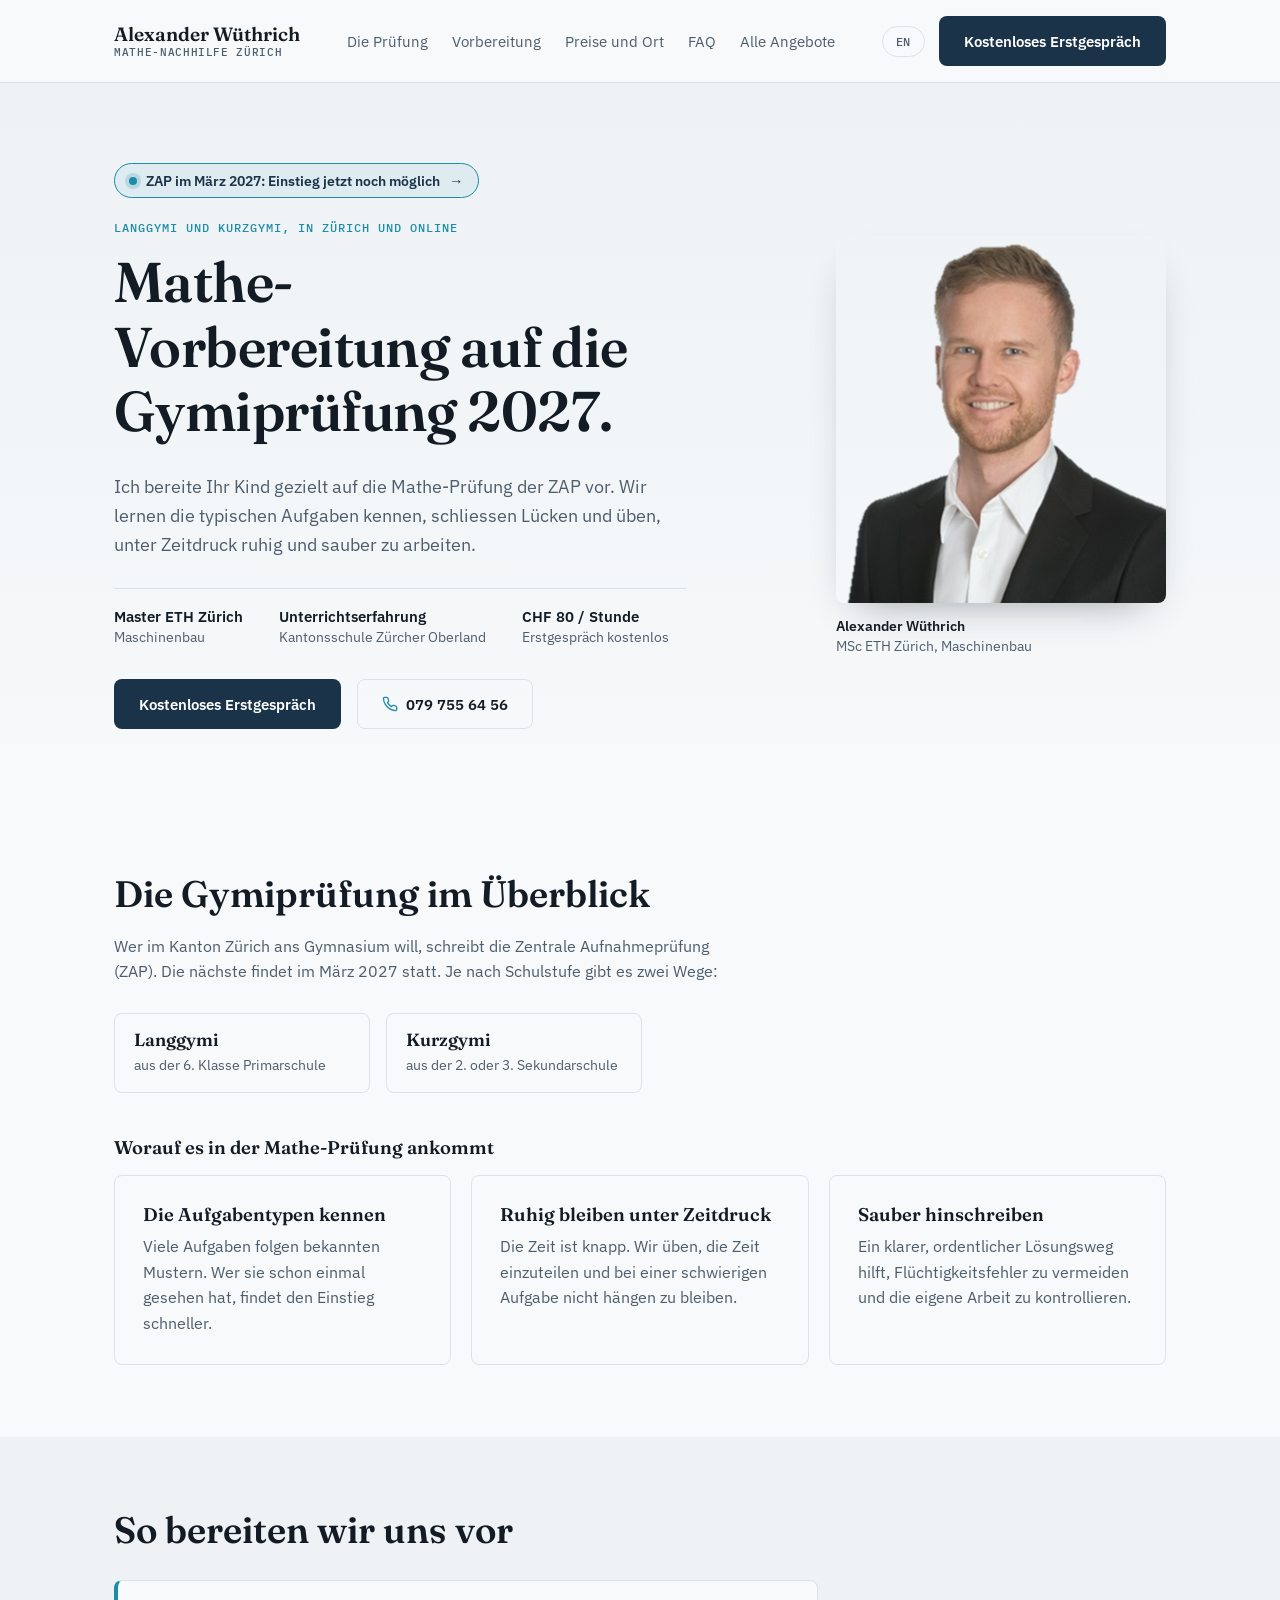
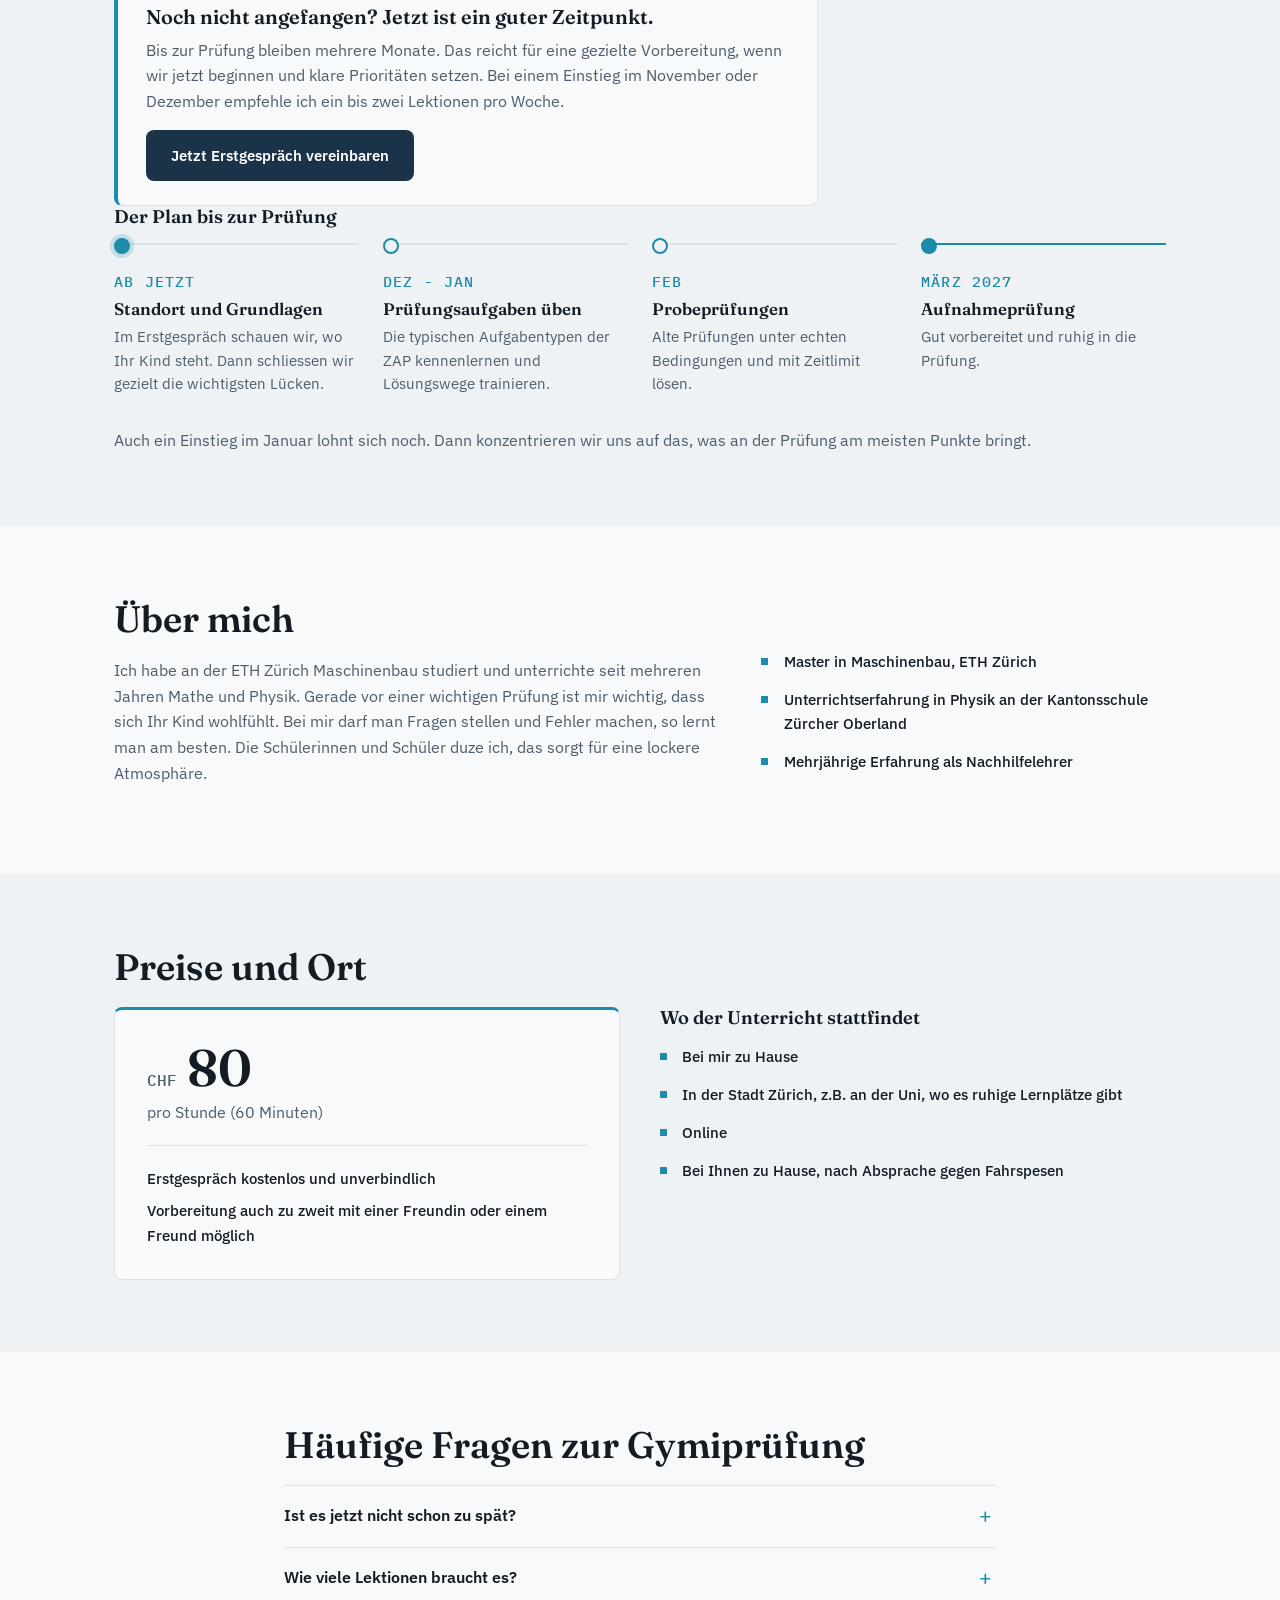
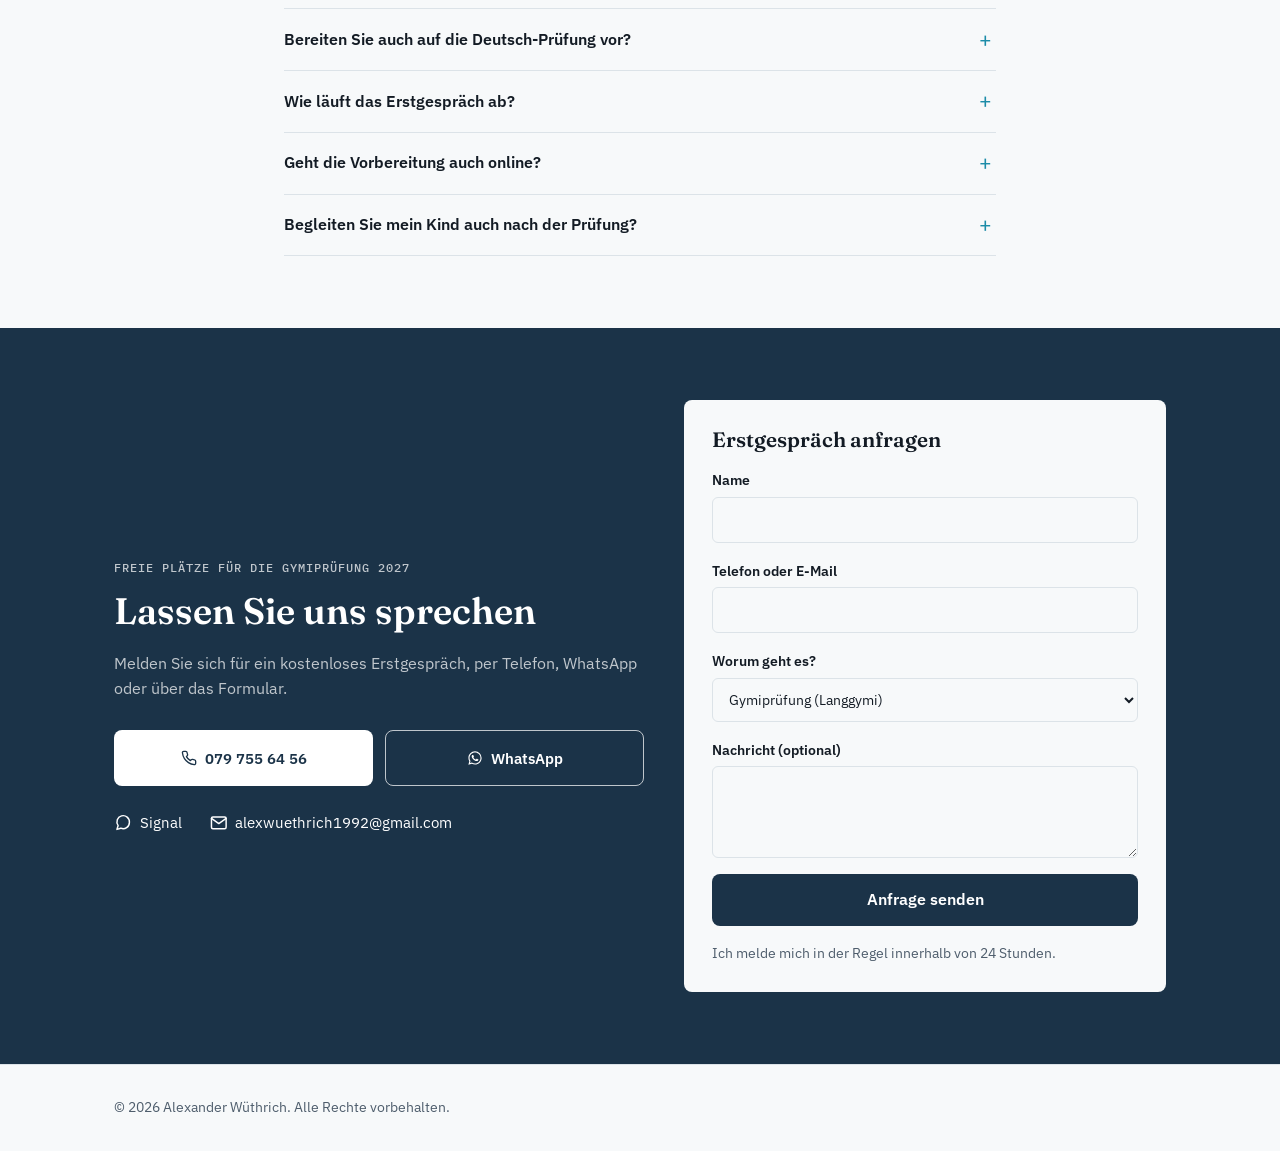
==== gymipruefung/index.html @ 95d60e12 "Add Gymiprüfung landing page for Google Ads and link it from the main page Co-Authored-By: Claude Op" ====
<!doctype html>
<html lang="de" data-lang="de"
      data-title-de="Gymiprüfung 2027 Vorbereitung Mathe Zürich - Langgymi und Kurzgymi | Alexander Wüthrich"
      data-title-en="Gymi Exam 2027 Math Prep Zurich - Langgymi and Kurzgymi | Alexander Wüthrich"
      data-desc-de="Mathe-Vorbereitung auf die Gymiprüfung (ZAP) im März 2027 in Zürich und online, vom ETH-Ingenieur. Langgymi und Kurzgymi. Einstieg jetzt noch möglich, Erstgespräch kostenlos."
      data-desc-en="Math prep for the Gymi entrance exam (ZAP) in March 2027 in Zurich and online, from an ETH engineer. Langgymi and Kurzgymi. Still time to start, first conversation free.">
<head>
  <meta charset="UTF-8">
  <meta name="viewport" content="width=device-width, initial-scale=1.0">
  <title>Gymiprüfung 2027 Vorbereitung Mathe Zürich - Langgymi und Kurzgymi | Alexander Wüthrich</title>
  <meta name="description" content="Mathe-Vorbereitung auf die Gymiprüfung (ZAP) im März 2027 in Zürich und online, vom ETH-Ingenieur. Langgymi und Kurzgymi. Einstieg jetzt noch möglich, Erstgespräch kostenlos.">
  <link rel="canonical" href="https://mathecoach-zuerich.ch/gymipruefung/">
  <link rel="icon" href="data:image/svg+xml,%3Csvg xmlns='http://www.w3.org/2000/svg' viewBox='0 0 64 64'%3E%3Crect width='64' height='64' rx='14' fill='%231B3348'/%3E%3Cpath d='M10 36l7-3 9 17 11-34h17' fill='none' stroke='%23fff' stroke-width='5' stroke-linecap='round' stroke-linejoin='round'/%3E%3C/svg%3E">
  <link rel="preload" href="../fonts/ibm-plex-sans-latin.woff2" as="font" type="font/woff2" crossorigin>
  <link rel="preload" href="../fonts/fraunces-600-latin.woff2" as="font" type="font/woff2" crossorigin>
  <link rel="stylesheet" href="../styles.css?v=7">
  <script>document.documentElement.classList.add('js');</script>
</head>
<body>

  <header class="site-header">
    <div class="container header-inner">
      <a href="../" class="logo">
        Alexander Wüthrich
        <span class="logo-sub"><span class="lang-de">Mathe-Nachhilfe Zürich</span><span class="lang-en">Math tutoring Zurich</span></span>
      </a>
      <button class="nav-toggle" id="nav-toggle" aria-label="Menü öffnen" aria-expanded="false" aria-controls="nav">
        <span></span><span></span><span></span>
      </button>
      <nav class="nav" id="nav">
        <a href="#pruefung"><span class="lang-de">Die Prüfung</span><span class="lang-en">The exam</span></a>
        <a href="#vorbereitung"><span class="lang-de">Vorbereitung</span><span class="lang-en">Preparation</span></a>
        <a href="#preise"><span class="lang-de">Preise und Ort</span><span class="lang-en">Rates and location</span></a>
        <a href="#faq">FAQ</a>
        <a href="../"><span class="lang-de">Alle Angebote</span><span class="lang-en">All services</span></a>
      </nav>
      <div class="header-actions">
        <button class="lang-toggle" id="lang-toggle" aria-label="Switch language / Sprache wechseln">EN</button>
        <a href="#kontakt" class="btn btn-primary nav-cta">
          <span class="lang-de">Kostenloses Erstgespräch</span>
          <span class="lang-en">Free first chat</span>
        </a>
      </div>
    </div>
  </header>

  <section class="hero">
    <div class="container hero-inner">
      <div class="hero-text">
        <a href="#vorbereitung" class="season-badge">
          <span class="season-dot" aria-hidden="true"></span>
          <span class="lang-de">ZAP im März 2027: Einstieg jetzt noch möglich</span>
          <span class="lang-en">ZAP in March 2027: there's still time to start</span>
          <span aria-hidden="true">&rarr;</span>
        </a>
        <p class="eyebrow">
          <span class="lang-de">Langgymi und Kurzgymi, in Zürich und online</span>
          <span class="lang-en">Langgymi and Kurzgymi, in Zurich and online</span>
        </p>
        <h1>
          <span class="lang-de">Mathe-Vorbereitung auf die Gymiprüfung 2027.</span>
          <span class="lang-en">Math prep for the 2027 Gymi exam.</span>
        </h1>
        <p class="hero-sub">
          <span class="lang-de">Ich bereite Ihr Kind gezielt auf die Mathe-Prüfung der ZAP vor. Wir lernen die typischen Aufgaben kennen, schliessen Lücken und üben, unter Zeitdruck ruhig und sauber zu arbeiten.</span>
          <span class="lang-en">I prepare your child specifically for the math part of the ZAP. We get to know the typical problems, close gaps and practice working calmly and cleanly under time pressure.</span>
        </p>
        <ul class="hero-facts">
          <li>
            <strong><span class="lang-de">Master ETH Zürich</span><span class="lang-en">Master's, ETH Zurich</span></strong>
            <span class="lang-de">Maschinenbau</span><span class="lang-en">Mechanical Engineering</span>
          </li>
          <li>
            <strong><span class="lang-de">Unterrichtserfahrung</span><span class="lang-en">Teaching experience</span></strong>
            <span class="lang-de">Kantonsschule Zürcher Oberland</span><span class="lang-en">Kantonsschule Zürcher Oberland</span>
          </li>
          <li>
            <strong><span class="lang-de">CHF 80 / Stunde</span><span class="lang-en">CHF 80 / hour</span></strong>
            <span class="lang-de">Erstgespräch kostenlos</span><span class="lang-en">First conversation free</span>
          </li>
        </ul>
        <div class="hero-actions">
          <a href="#kontakt" class="btn btn-primary">
            <span class="lang-de">Kostenloses Erstgespräch</span>
            <span class="lang-en">Free first conversation</span>
          </a>
          <a href="tel:+41797556456" class="btn btn-secondary">
            <svg class="btn-icon" viewBox="0 0 24 24" fill="none" stroke="currentColor" stroke-width="2" stroke-linecap="round" stroke-linejoin="round" aria-hidden="true"><path d="M22 16.92v3a2 2 0 0 1-2.18 2 19.79 19.79 0 0 1-8.63-3.07 19.5 19.5 0 0 1-6-6 19.79 19.79 0 0 1-3.07-8.67A2 2 0 0 1 4.11 2h3a2 2 0 0 1 2 1.72c.127.96.361 1.903.7 2.81a2 2 0 0 1-.45 2.11L8.09 9.91a16 16 0 0 0 6 6l1.27-1.27a2 2 0 0 1 2.11-.45c.907.339 1.85.573 2.81.7A2 2 0 0 1 22 16.92z"/></svg>
            079 755 64 56
          </a>
        </div>
      </div>
      <figure class="hero-photo">
        <img class="hero-photo-img" src="../alexander-wuethrich.png" alt="Alexander Wüthrich" width="330" height="367">
        <figcaption>
          <strong>Alexander Wüthrich</strong>
          <span class="lang-de">MSc ETH Zürich, Maschinenbau</span><span class="lang-en">MSc ETH Zurich, Mechanical Engineering</span>
        </figcaption>
      </figure>
    </div>
  </section>

  <section id="pruefung" class="section">
    <div class="container">
      <h2><span class="lang-de">Die Gymiprüfung im Überblick</span><span class="lang-en">The Gymi exam at a glance</span></h2>
      <p class="section-intro">
        <span class="lang-de">Wer im Kanton Zürich ans Gymnasium will, schreibt die Zentrale Aufnahmeprüfung (ZAP). Die nächste findet im März 2027 statt. Je nach Schulstufe gibt es zwei Wege:</span>
        <span class="lang-en">Anyone who wants to go to Gymnasium in the canton of Zurich takes the central entrance exam (ZAP). The next one takes place in March 2027. Depending on the school level, there are two paths:</span>
      </p>
      <div class="tracks">
        <div class="track">
          <h3>Langgymi</h3>
          <p><span class="lang-de">aus der 6. Klasse Primarschule</span><span class="lang-en">from 6th grade of primary school</span></p>
        </div>
        <div class="track">
          <h3>Kurzgymi</h3>
          <p><span class="lang-de">aus der 2. oder 3. Sekundarschule</span><span class="lang-en">from 2nd or 3rd year of Sekundarschule</span></p>
        </div>
      </div>
      <h3 class="list-title"><span class="lang-de">Worauf es in der Mathe-Prüfung ankommt</span><span class="lang-en">What matters in the math exam</span></h3>
      <div class="grid grid-3">
        <div class="card reveal">
          <h3><span class="lang-de">Die Aufgabentypen kennen</span><span class="lang-en">Know the problem types</span></h3>
          <p><span class="lang-de">Viele Aufgaben folgen bekannten Mustern. Wer sie schon einmal gesehen hat, findet den Einstieg schneller.</span><span class="lang-en">Many problems follow familiar patterns. If you've seen them before, you find your way in faster.</span></p>
        </div>
        <div class="card reveal">
          <h3><span class="lang-de">Ruhig bleiben unter Zeitdruck</span><span class="lang-en">Stay calm under time pressure</span></h3>
          <p><span class="lang-de">Die Zeit ist knapp. Wir üben, die Zeit einzuteilen und bei einer schwierigen Aufgabe nicht hängen zu bleiben.</span><span class="lang-en">Time is tight. We practice managing time and not getting stuck on a hard problem.</span></p>
        </div>
        <div class="card reveal">
          <h3><span class="lang-de">Sauber hinschreiben</span><span class="lang-en">Write it down cleanly</span></h3>
          <p><span class="lang-de">Ein klarer, ordentlicher Lösungsweg hilft, Flüchtigkeitsfehler zu vermeiden und die eigene Arbeit zu kontrollieren.</span><span class="lang-en">A clear, tidy solution helps avoid careless mistakes and makes it easy to check your own work.</span></p>
        </div>
      </div>
    </div>
  </section>

  <section id="vorbereitung" class="section section-alt">
    <div class="container">
      <h2><span class="lang-de">So bereiten wir uns vor</span><span class="lang-en">How we prepare</span></h2>
      <div class="season-callout">
        <h3><span class="lang-de">Noch nicht angefangen? Jetzt ist ein guter Zeitpunkt.</span><span class="lang-en">Haven't started yet? Now is a good time.</span></h3>
        <p>
          <span class="lang-de">Bis zur Prüfung bleiben mehrere Monate. Das reicht für eine gezielte Vorbereitung, wenn wir jetzt beginnen und klare Prioritäten setzen. Bei einem Einstieg im November oder Dezember empfehle ich ein bis zwei Lektionen pro Woche.</span>
          <span class="lang-en">There are still several months until the exam. That's enough for focused preparation if we start now and set clear priorities. When starting in November or December, I recommend one or two lessons per week.</span>
        </p>
        <a href="#kontakt" class="btn btn-primary">
          <span class="lang-de">Jetzt Erstgespräch vereinbaren</span>
          <span class="lang-en">Book a first conversation</span>
        </a>
      </div>
      <h3 class="list-title"><span class="lang-de">Der Plan bis zur Prüfung</span><span class="lang-en">The plan until the exam</span></h3>
      <ol class="timeline">
        <li class="reveal timeline-now">
          <p class="label"><span class="lang-de">Ab jetzt</span><span class="lang-en">Starting now</span></p>
          <h3><span class="lang-de">Standort und Grundlagen</span><span class="lang-en">Assessment and basics</span></h3>
          <p><span class="lang-de">Im Erstgespräch schauen wir, wo Ihr Kind steht. Dann schliessen wir gezielt die wichtigsten Lücken.</span><span class="lang-en">In the first conversation we see where your child stands. Then we close the most important gaps.</span></p>
        </li>
        <li class="reveal">
          <p class="label"><span class="lang-de">Dez - Jan</span><span class="lang-en">Dec - Jan</span></p>
          <h3><span class="lang-de">Prüfungsaufgaben üben</span><span class="lang-en">Practice exam problems</span></h3>
          <p><span class="lang-de">Die typischen Aufgabentypen der ZAP kennenlernen und Lösungswege trainieren.</span><span class="lang-en">Get to know the typical ZAP problem types and practice how to solve them.</span></p>
        </li>
        <li class="reveal">
          <p class="label"><span class="lang-de">Feb</span><span class="lang-en">Feb</span></p>
          <h3><span class="lang-de">Probeprüfungen</span><span class="lang-en">Practice exams</span></h3>
          <p><span class="lang-de">Alte Prüfungen unter echten Bedingungen und mit Zeitlimit lösen.</span><span class="lang-en">Solve past exams under real conditions, with a time limit.</span></p>
        </li>
        <li class="reveal timeline-exam">
          <p class="label"><span class="lang-de">März 2027</span><span class="lang-en">March 2027</span></p>
          <h3><span class="lang-de">Aufnahmeprüfung</span><span class="lang-en">Entrance exam</span></h3>
          <p><span class="lang-de">Gut vorbereitet und ruhig in die Prüfung.</span><span class="lang-en">Well prepared and calm on exam day.</span></p>
        </li>
      </ol>
      <p class="section-note">
        <span class="lang-de">Auch ein Einstieg im Januar lohnt sich noch. Dann konzentrieren wir uns auf das, was an der Prüfung am meisten Punkte bringt.</span>
        <span class="lang-en">Even starting in January is still worth it. We then focus on what earns the most points in the exam.</span>
      </p>
    </div>
  </section>

  <section id="ueber-mich" class="section">
    <div class="container about-inner reveal">
      <div>
        <h2><span class="lang-de">Über mich</span><span class="lang-en">About me</span></h2>
        <p>
          <span class="lang-de">Ich habe an der ETH Zürich Maschinenbau studiert und unterrichte seit mehreren Jahren Mathe und Physik. Gerade vor einer wichtigen Prüfung ist mir wichtig, dass sich Ihr Kind wohlfühlt. Bei mir darf man Fragen stellen und Fehler machen, so lernt man am besten. Die Schülerinnen und Schüler duze ich, das sorgt für eine lockere Atmosphäre.</span>
          <span class="lang-en">I studied Mechanical Engineering at ETH Zurich and have been teaching math and physics for several years. Especially before an important exam, what matters to me is that your child feels comfortable. They can ask questions and make mistakes, that's how people actually learn.</span>
        </p>
      </div>
      <ul class="accent-list">
        <li><span class="lang-de">Master in Maschinenbau, ETH Zürich</span><span class="lang-en">Master's degree in Mechanical Engineering, ETH Zurich</span></li>
        <li><span class="lang-de">Unterrichtserfahrung in Physik an der Kantonsschule Zürcher Oberland</span><span class="lang-en">Teaching experience in physics at Kantonsschule Zürcher Oberland</span></li>
        <li><span class="lang-de">Mehrjährige Erfahrung als Nachhilfelehrer</span><span class="lang-en">Several years of experience as a tutor</span></li>
      </ul>
    </div>
  </section>

  <section id="preise" class="section section-alt">
    <div class="container">
      <h2><span class="lang-de">Preise und Ort</span><span class="lang-en">Rates and location</span></h2>
      <div class="split">
        <div class="price-box">
          <p class="price"><span class="price-currency">CHF</span><span class="price-amount">80</span></p>
          <p class="price-unit"><span class="lang-de">pro Stunde (60 Minuten)</span><span class="lang-en">per hour (60 minutes)</span></p>
          <ul class="price-details">
            <li><span class="lang-de">Erstgespräch kostenlos und unverbindlich</span><span class="lang-en">First conversation free, no strings attached</span></li>
            <li><span class="lang-de">Vorbereitung auch zu zweit mit einer Freundin oder einem Freund möglich</span><span class="lang-en">Preparation also possible in pairs with a friend</span></li>
          </ul>
        </div>
        <div>
          <h3 class="list-title"><span class="lang-de">Wo der Unterricht stattfindet</span><span class="lang-en">Where lessons take place</span></h3>
          <ul class="accent-list">
            <li><span class="lang-de">Bei mir zu Hause</span><span class="lang-en">At my place</span></li>
            <li><span class="lang-de">In der Stadt Zürich, z.B. an der Uni, wo es ruhige Lernplätze gibt</span><span class="lang-en">In the city of Zurich, e.g. at the university, where there are quiet study spaces</span></li>
            <li><span class="lang-de">Online</span><span class="lang-en">Online</span></li>
            <li><span class="lang-de">Bei Ihnen zu Hause, nach Absprache gegen Fahrspesen</span><span class="lang-en">At your home, by arrangement, plus travel costs</span></li>
          </ul>
        </div>
      </div>
    </div>
  </section>

  <section id="faq" class="section">
    <div class="container faq-inner">
      <h2><span class="lang-de">Häufige Fragen zur Gymiprüfung</span><span class="lang-en">Frequently asked questions about the Gymi exam</span></h2>
      <details>
        <summary><span class="lang-de">Ist es jetzt nicht schon zu spät?</span><span class="lang-en">Isn't it too late already?</span></summary>
        <p>
          <span class="lang-de">Nein. Bis März bleiben mehrere Monate. Wichtig ist, dass wir zuerst herausfinden, wo Ihr Kind steht, und uns dann auf die Themen konzentrieren, die am meisten bringen.</span>
          <span class="lang-en">No. There are still several months until March. What matters is that we first find out where your child stands and then focus on the topics that make the biggest difference.</span>
        </p>
      </details>
      <details>
        <summary><span class="lang-de">Wie viele Lektionen braucht es?</span><span class="lang-en">How many lessons are needed?</span></summary>
        <p>
          <span class="lang-de">Das hängt davon ab, wo Ihr Kind steht. Bei einem Einstieg im November oder Dezember empfehle ich ein bis zwei Lektionen pro Woche. Im Erstgespräch machen wir einen konkreten Vorschlag.</span>
          <span class="lang-en">That depends on where your child stands. When starting in November or December, I recommend one or two lessons per week. We'll make a concrete plan in the first conversation.</span>
        </p>
      </details>
      <details>
        <summary><span class="lang-de">Bereiten Sie auch auf die Deutsch-Prüfung vor?</span><span class="lang-en">Do you also prepare for the German exam?</span></summary>
        <p>
          <span class="lang-de">Nein, ich konzentriere mich auf Mathematik.</span>
          <span class="lang-en">No, I focus on math.</span>
        </p>
      </details>
      <details>
        <summary><span class="lang-de">Wie läuft das Erstgespräch ab?</span><span class="lang-en">How does the first conversation work?</span></summary>
        <p>
          <span class="lang-de">Wir besprechen telefonisch, per Video oder persönlich, wo Ihr Kind steht und wie die Vorbereitung aussehen soll. Wenn möglich ist Ihr Kind dabei. Das Gespräch ist kostenlos und unverbindlich.</span>
          <span class="lang-en">By phone, video or in person, we talk about where your child stands and what the preparation should look like. Ideally your child joins too. It's free and there's no commitment.</span>
        </p>
      </details>
      <details>
        <summary><span class="lang-de">Geht die Vorbereitung auch online?</span><span class="lang-en">Does preparation work online?</span></summary>
        <p>
          <span class="lang-de">Ja. Wir sehen uns per Video und rechnen gemeinsam am Bildschirm. Man kann auch kombinieren: meistens vor Ort, ab und zu online.</span>
          <span class="lang-en">Yes. We meet by video and work through problems together on screen. You can also combine: mostly in person, sometimes online.</span>
        </p>
      </details>
      <details>
        <summary><span class="lang-de">Begleiten Sie mein Kind auch nach der Prüfung?</span><span class="lang-en">Do you also support my child after the exam?</span></summary>
        <p>
          <span class="lang-de">Ja, gerne. Ich unterstütze auch am Gymnasium in Mathe und Physik, zum Beispiel während der Probezeit. <a href="../">Zu allen Angeboten</a></span>
          <span class="lang-en">Yes, gladly. I also support students at Gymnasium in math and physics, for example during the probation period. <a href="../">See all services</a></span>
        </p>
      </details>
    </div>
  </section>

  <section id="kontakt" class="section contact">
    <div class="container contact-inner">
      <div class="contact-intro">
        <p class="eyebrow"><span class="lang-de">Freie Plätze für die Gymiprüfung 2027</span><span class="lang-en">Spots available for the 2027 Gymi exam</span></p>
        <h2><span class="lang-de">Lassen Sie uns sprechen</span><span class="lang-en">Let's talk</span></h2>
        <p>
          <span class="lang-de">Melden Sie sich für ein kostenloses Erstgespräch, per Telefon, WhatsApp oder über das Formular.</span>
          <span class="lang-en">Get in touch for a free first conversation, by phone, WhatsApp or using the form.</span>
        </p>
        <div class="contact-main">
          <a href="tel:+41797556456" class="btn btn-light">
            <svg class="btn-icon" viewBox="0 0 24 24" fill="none" stroke="currentColor" stroke-width="2" stroke-linecap="round" stroke-linejoin="round" aria-hidden="true"><path d="M22 16.92v3a2 2 0 0 1-2.18 2 19.79 19.79 0 0 1-8.63-3.07 19.5 19.5 0 0 1-6-6 19.79 19.79 0 0 1-3.07-8.67A2 2 0 0 1 4.11 2h3a2 2 0 0 1 2 1.72c.127.96.361 1.903.7 2.81a2 2 0 0 1-.45 2.11L8.09 9.91a16 16 0 0 0 6 6l1.27-1.27a2 2 0 0 1 2.11-.45c.907.339 1.85.573 2.81.7A2 2 0 0 1 22 16.92z"/></svg>
            079 755 64 56
          </a>
          <a href="https://wa.me/41797556456?text=Guten%20Tag%2C%20ich%20interessiere%20mich%20f%C3%BCr%20die%20Vorbereitung%20auf%20die%20Gymipr%C3%BCfung." class="btn btn-outline-light" target="_blank" rel="noopener">
            <svg class="btn-icon" viewBox="0 0 24 24" fill="currentColor" aria-hidden="true"><g transform="translate(2,2) scale(0.833)"><path d="M17.472 14.382c-.297-.149-1.758-.867-2.03-.967-.273-.099-.471-.148-.67.15-.197.297-.767.966-.94 1.164-.173.199-.347.223-.644.075-.297-.15-1.255-.463-2.39-1.475-.883-.788-1.48-1.761-1.653-2.059-.173-.297-.018-.458.13-.606.134-.133.298-.347.446-.52.149-.174.198-.298.298-.497.099-.198.05-.371-.025-.52-.075-.149-.669-1.612-.916-2.207-.242-.579-.487-.5-.669-.51-.173-.008-.371-.01-.57-.01-.198 0-.52.074-.792.372-.272.297-1.04 1.016-1.04 2.479 0 1.462 1.065 2.875 1.213 3.074.149.198 2.096 3.2 5.077 4.487.709.306 1.262.489 1.694.625.712.227 1.36.195 1.871.118.571-.085 1.758-.719 2.006-1.413.248-.694.248-1.289.173-1.413-.074-.124-.272-.198-.57-.347m-5.421 7.403h-.004a9.87 9.87 0 0 1-5.031-1.378l-.361-.214-3.741.982.998-3.648-.235-.374a9.86 9.86 0 0 1-1.51-5.26c.001-5.45 4.436-9.884 9.888-9.884 2.64 0 5.122 1.03 6.988 2.898a9.825 9.825 0 0 1 2.893 6.994c-.003 5.45-4.437 9.884-9.885 9.884m8.413-18.297A11.815 11.815 0 0 0 12.05 0C5.495 0 .16 5.335.157 11.892c0 2.096.547 4.142 1.588 5.945L.057 24l6.305-1.654a11.882 11.882 0 0 0 5.683 1.448h.005c6.554 0 11.89-5.335 11.893-11.893a11.821 11.821 0 0 0-3.48-8.413"/></g></svg>
            WhatsApp
          </a>
          <div class="contact-more">
            <a href="https://signal.me/#p/+41797556456" target="_blank" rel="noopener">
              <svg class="contact-icon" viewBox="0 0 24 24" fill="none" stroke="currentColor" stroke-width="2" stroke-linecap="round" stroke-linejoin="round" aria-hidden="true"><path d="M21 11.5a8.5 8.5 0 0 1-11.78 7.84L4 21l1.66-5.22A8.5 8.5 0 1 1 21 11.5z"/></svg>
              Signal
            </a>
            <a href="mailto:alexwuethrich1992@gmail.com">
              <svg class="contact-icon" viewBox="0 0 24 24" fill="none" stroke="currentColor" stroke-width="2" stroke-linecap="round" stroke-linejoin="round" aria-hidden="true"><path d="M4 4h16c1.1 0 2 .9 2 2v12c0 1.1-.9 2-2 2H4c-1.1 0-2-.9-2-2V6c0-1.1.9-2 2-2z"/><polyline points="22,6 12,13 2,6"/></svg>
              alexwuethrich1992@gmail.com
            </a>
          </div>
        </div>
      </div>
      <form class="contact-form" id="contact-form" action="https://api.web3forms.com/submit" method="POST">
        <input type="hidden" name="access_key" value="682d542c-95d9-46bd-8d39-8efe9ec3ce1b">
        <input type="hidden" name="subject" value="Neue Anfrage (Gymiprüfung) über mathecoach-zuerich.ch">
        <input type="hidden" name="from_name" value="mathecoach-zuerich.ch">
        <input type="checkbox" name="botcheck" class="form-trap" tabindex="-1" autocomplete="off" aria-hidden="true">
        <h3><span class="lang-de">Erstgespräch anfragen</span><span class="lang-en">Request a first conversation</span></h3>
        <label>
          <span class="lang-de">Name</span><span class="lang-en">Name</span>
          <input type="text" name="name" autocomplete="name" required>
        </label>
        <label>
          <span class="lang-de">Telefon oder E-Mail</span><span class="lang-en">Phone or email</span>
          <input type="text" name="kontakt" required>
        </label>
        <label>
          <span class="lang-de">Worum geht es?</span><span class="lang-en">What is it about?</span>
          <select name="stufe">
            <option data-de="Gymiprüfung (Langgymi)" data-en="Gymi exam (Langgymi)">Gymiprüfung (Langgymi)</option>
            <option data-de="Gymiprüfung (Kurzgymi)" data-en="Gymi exam (Kurzgymi)">Gymiprüfung (Kurzgymi)</option>
            <option data-de="Etwas anderes" data-en="Something else">Etwas anderes</option>
          </select>
        </label>
        <label>
          <span class="lang-de">Nachricht (optional)</span><span class="lang-en">Message (optional)</span>
          <textarea name="nachricht" rows="3"></textarea>
        </label>
        <button type="submit" class="btn btn-primary">
          <span class="lang-de">Anfrage senden</span><span class="lang-en">Send request</span>
        </button>
        <p class="form-note"><span class="lang-de">Ich melde mich in der Regel innerhalb von 24 Stunden.</span><span class="lang-en">I usually get back to you within 24 hours.</span></p>
        <p class="form-status" id="form-status" role="status" aria-live="polite"></p>
      </form>
    </div>
  </section>

  <nav class="mobile-bar" aria-label="Kontakt">
    <a href="tel:+41797556456" class="btn btn-primary">
      <svg class="btn-icon" viewBox="0 0 24 24" fill="none" stroke="currentColor" stroke-width="2" stroke-linecap="round" stroke-linejoin="round" aria-hidden="true"><path d="M22 16.92v3a2 2 0 0 1-2.18 2 19.79 19.79 0 0 1-8.63-3.07 19.5 19.5 0 0 1-6-6 19.79 19.79 0 0 1-3.07-8.67A2 2 0 0 1 4.11 2h3a2 2 0 0 1 2 1.72c.127.96.361 1.903.7 2.81a2 2 0 0 1-.45 2.11L8.09 9.91a16 16 0 0 0 6 6l1.27-1.27a2 2 0 0 1 2.11-.45c.907.339 1.85.573 2.81.7A2 2 0 0 1 22 16.92z"/></svg>
      <span class="lang-de">Anrufen</span><span class="lang-en">Call</span>
    </a>
    <a href="https://wa.me/41797556456?text=Guten%20Tag%2C%20ich%20interessiere%20mich%20f%C3%BCr%20die%20Vorbereitung%20auf%20die%20Gymipr%C3%BCfung." class="btn btn-secondary" target="_blank" rel="noopener">
      <svg class="btn-icon" viewBox="0 0 24 24" fill="currentColor" aria-hidden="true"><g transform="translate(2,2) scale(0.833)"><path d="M17.472 14.382c-.297-.149-1.758-.867-2.03-.967-.273-.099-.471-.148-.67.15-.197.297-.767.966-.94 1.164-.173.199-.347.223-.644.075-.297-.15-1.255-.463-2.39-1.475-.883-.788-1.48-1.761-1.653-2.059-.173-.297-.018-.458.13-.606.134-.133.298-.347.446-.52.149-.174.198-.298.298-.497.099-.198.05-.371-.025-.52-.075-.149-.669-1.612-.916-2.207-.242-.579-.487-.5-.669-.51-.173-.008-.371-.01-.57-.01-.198 0-.52.074-.792.372-.272.297-1.04 1.016-1.04 2.479 0 1.462 1.065 2.875 1.213 3.074.149.198 2.096 3.2 5.077 4.487.709.306 1.262.489 1.694.625.712.227 1.36.195 1.871.118.571-.085 1.758-.719 2.006-1.413.248-.694.248-1.289.173-1.413-.074-.124-.272-.198-.57-.347m-5.421 7.403h-.004a9.87 9.87 0 0 1-5.031-1.378l-.361-.214-3.741.982.998-3.648-.235-.374a9.86 9.86 0 0 1-1.51-5.26c.001-5.45 4.436-9.884 9.888-9.884 2.64 0 5.122 1.03 6.988 2.898a9.825 9.825 0 0 1 2.893 6.994c-.003 5.45-4.437 9.884-9.885 9.884m8.413-18.297A11.815 11.815 0 0 0 12.05 0C5.495 0 .16 5.335.157 11.892c0 2.096.547 4.142 1.588 5.945L.057 24l6.305-1.654a11.882 11.882 0 0 0 5.683 1.448h.005c6.554 0 11.89-5.335 11.893-11.893a11.821 11.821 0 0 0-3.48-8.413"/></g></svg>
      WhatsApp
    </a>
  </nav>

  <footer class="site-footer">
    <div class="container">
      <p>&copy; <span id="year"></span> Alexander Wüthrich. <span class="lang-de">Alle Rechte vorbehalten.</span><span class="lang-en">All rights reserved.</span></p>
    </div>
  </footer>

  <script src="../script.js?v=7"></script>
</body>
</html>
---- styles.css ----
/* Fonts (self-hosted) */
@font-face {
  font-family: "Fraunces";
  font-style: normal;
  font-weight: 600;
  font-display: swap;
  src: url(fonts/fraunces-600-latin.woff2) format("woff2");
  unicode-range: U+0000-00FF, U+0131, U+0152-0153, U+02BB-02BC, U+02C6, U+02DA, U+02DC, U+0304, U+0308, U+0329, U+2000-206F, U+20AC, U+2122, U+2191, U+2193, U+2212, U+2215, U+FEFF, U+FFFD;
}
@font-face {
  font-family: "Fraunces";
  font-style: normal;
  font-weight: 600;
  font-display: swap;
  src: url(fonts/fraunces-600-latin-ext.woff2) format("woff2");
  unicode-range: U+0100-02BA, U+02BD-02C5, U+02C7-02CC, U+02CE-02D7, U+02DD-02FF, U+0304, U+0308, U+0329, U+1D00-1DBF, U+1E00-1E9F, U+1EF2-1EFF, U+2020, U+20A0-20AB, U+20AD-20C4, U+2113, U+2C60-2C7F, U+A720-A7FF;
}
@font-face {
  font-family: "IBM Plex Sans";
  font-style: normal;
  font-weight: 400 600;
  font-display: swap;
  src: url(fonts/ibm-plex-sans-latin.woff2) format("woff2");
  unicode-range: U+0000-00FF, U+0131, U+0152-0153, U+02BB-02BC, U+02C6, U+02DA, U+02DC, U+0304, U+0308, U+0329, U+2000-206F, U+20AC, U+2122, U+2191, U+2193, U+2212, U+2215, U+FEFF, U+FFFD;
}
@font-face {
  font-family: "IBM Plex Sans";
  font-style: normal;
  font-weight: 400 600;
  font-display: swap;
  src: url(fonts/ibm-plex-sans-latin-ext.woff2) format("woff2");
  unicode-range: U+0100-02BA, U+02BD-02C5, U+02C7-02CC, U+02CE-02D7, U+02DD-02FF, U+0304, U+0308, U+0329, U+1D00-1DBF, U+1E00-1E9F, U+1EF2-1EFF, U+2020, U+20A0-20AB, U+20AD-20C4, U+2113, U+2C60-2C7F, U+A720-A7FF;
}
@font-face {
  font-family: "IBM Plex Mono";
  font-style: normal;
  font-weight: 500;
  font-display: swap;
  src: url(fonts/ibm-plex-mono-500-latin.woff2) format("woff2");
  unicode-range: U+0000-00FF, U+0131, U+0152-0153, U+02BB-02BC, U+02C6, U+02DA, U+02DC, U+0304, U+0308, U+0329, U+2000-206F, U+20AC, U+2122, U+2191, U+2193, U+2212, U+2215, U+FEFF, U+FFFD;
}
@font-face {
  font-family: "IBM Plex Mono";
  font-style: normal;
  font-weight: 500;
  font-display: swap;
  src: url(fonts/ibm-plex-mono-500-latin-ext.woff2) format("woff2");
  unicode-range: U+0100-02BA, U+02BD-02C5, U+02C7-02CC, U+02CE-02D7, U+02DD-02FF, U+0304, U+0308, U+0329, U+1D00-1DBF, U+1E00-1E9F, U+1EF2-1EFF, U+2020, U+20A0-20AB, U+20AD-20C4, U+2113, U+2C60-2C7F, U+A720-A7FF;
}

:root {
  --brand: #1B3348;
  --brand-dark: #0F2233;
  --accent: #1C8CA8;
  --ink: #131B24;
  --ink-soft: #4E5D6C;
  --bg: #F7F9FA;
  --bg-alt: #EEF2F5;
  --border: #DCE3E8;
  --header-bg: rgba(247, 249, 250, 0.92);
  --band: #1B3348;
  --on-band: #FFFFFF;
  --on-band-soft: rgba(255, 255, 255, 0.72);
  --radius: 8px;
  --font-heading: "Fraunces", Georgia, serif;
  --font: "IBM Plex Sans", -apple-system, BlinkMacSystemFont, "Segoe UI", Roboto, Helvetica, Arial, sans-serif;
  --font-mono: "IBM Plex Mono", ui-monospace, "SF Mono", Menlo, Consolas, monospace;
  --mobile-bar: 0px;
}

* { box-sizing: border-box; }

html { scroll-padding-top: 5rem; }

body {
  margin: 0;
  font-family: var(--font);
  color: var(--ink);
  background: var(--bg);
  line-height: 1.6;
  padding-bottom: var(--mobile-bar);
}

h1, h2, h3 { font-family: var(--font-heading); line-height: 1.15; margin: 0 0 0.5em; font-weight: 600; text-wrap: balance; }
h1 { font-size: clamp(2.2rem, 4.4vw, 3.5rem); letter-spacing: -0.01em; }
h2 { font-size: clamp(1.6rem, 3vw, 2.3rem); }
h3 { font-size: 1.15rem; }
p { color: var(--ink-soft); margin: 0 0 1em; }
a:focus-visible, button:focus-visible, summary:focus-visible {
  outline: 2px solid var(--accent);
  outline-offset: 3px;
  border-radius: 4px;
}

.container {
  max-width: 1100px;
  margin: 0 auto;
  padding: 0 1.5rem;
}

/* Small uppercase labels */
.eyebrow, .label {
  font-family: var(--font-mono);
  font-size: 0.78rem;
  font-weight: 500;
  letter-spacing: 0.08em;
  text-transform: uppercase;
  color: var(--accent);
  margin: 0 0 0.75rem;
}

/* Language toggling */
.lang-en { display: none; }
html[data-lang="en"] .lang-de { display: none; }
html[data-lang="en"] .lang-en { display: initial; }

/* Header */
.site-header {
  position: sticky;
  top: 0;
  background: var(--header-bg);
  backdrop-filter: blur(8px);
  border-bottom: 1px solid var(--border);
  z-index: 10;
}
.header-inner {
  display: flex;
  align-items: center;
  justify-content: space-between;
  gap: 1rem;
  padding-top: 1rem;
  padding-bottom: 1rem;
}
.logo {
  font-family: var(--font-heading);
  font-weight: 600;
  font-size: 1.2rem;
  color: var(--ink);
  text-decoration: none;
  line-height: 1.2;
}
.logo-sub {
  display: block;
  font-family: var(--font-mono);
  font-weight: 500;
  font-size: 0.68rem;
  letter-spacing: 0.06em;
  text-transform: uppercase;
  color: var(--ink-soft);
}
.nav {
  display: flex;
  gap: 1.5rem;
}
.nav a {
  color: var(--ink-soft);
  text-decoration: none;
  font-size: 0.95rem;
}
.nav a:hover { color: var(--brand); }

.header-actions {
  display: flex;
  align-items: center;
  gap: 0.9rem;
}
.lang-toggle {
  font-family: var(--font-mono);
  font-weight: 500;
  font-size: 0.78rem;
  letter-spacing: 0.04em;
  background: transparent;
  border: 1px solid var(--border);
  border-radius: 999px;
  padding: 0.4rem 0.8rem;
  color: var(--ink-soft);
  cursor: pointer;
}
.lang-toggle:hover { border-color: var(--brand); color: var(--brand); }

.nav-cta { display: none; }
.nav-toggle {
  display: none;
  flex-direction: column;
  justify-content: center;
  gap: 5px;
  width: 34px;
  height: 34px;
  background: none;
  border: none;
  cursor: pointer;
  padding: 0;
}
.nav-toggle span {
  display: block;
  height: 2px;
  background: var(--ink);
  border-radius: 2px;
}

@media (min-width: 860px) {
  .nav-cta { display: inline-flex; }
}
@media (max-width: 859px) {
  .nav-toggle { display: flex; }
  .nav {
    position: absolute;
    top: 100%;
    left: 0;
    right: 0;
    background: var(--bg);
    border-bottom: 1px solid var(--border);
    flex-direction: column;
    gap: 0;
    max-height: 0;
    overflow: hidden;
    transition: max-height 0.25s ease;
  }
  .nav.open { max-height: 320px; }
  .nav a {
    padding: 0.9rem 1.5rem;
    border-top: 1px solid var(--border);
  }
  .header-actions { order: 3; }
}

/* Buttons */
.btn {
  display: inline-flex;
  align-items: center;
  justify-content: center;
  gap: 0.5rem;
  padding: 0.75rem 1.5rem;
  border-radius: var(--radius);
  text-decoration: none;
  font-weight: 600;
  font-size: 0.95rem;
  border: 1px solid transparent;
}
.btn-primary {
  background: var(--brand);
  color: #fff;
}
.btn-primary:hover { background: var(--brand-dark); }
.btn-secondary {
  background: transparent;
  color: var(--ink);
  border-color: var(--border);
}
.btn-secondary:hover { border-color: var(--brand); color: var(--brand); }
.btn-icon { width: 1rem; height: 1rem; flex-shrink: 0; }
.btn-secondary .btn-icon { color: var(--accent); }

/* Hero */
.hero {
  padding: 5rem 0 4.5rem;
  background: linear-gradient(180deg, var(--bg-alt), var(--bg));
}
.hero-inner {
  display: grid;
  grid-template-columns: 1fr;
  gap: 2.5rem;
  align-items: center;
}
@media (min-width: 860px) {
  .hero-inner { grid-template-columns: 1.35fr 1fr; gap: 3.5rem; }
}
.hero-text { max-width: 620px; }
.hero-photo {
  margin: 0;
  justify-self: center;
  width: min(290px, 100%);
}
@media (min-width: 860px) {
  .hero-photo { width: 100%; max-width: 330px; justify-self: end; }
}
.hero-photo-img {
  display: block;
  width: 100%;
  max-width: 100%;
  height: auto;
  border-radius: var(--radius);
  box-shadow: 0 18px 40px -22px rgba(19, 27, 36, 0.45);
}
.hero-photo figcaption {
  margin-top: 0.85rem;
  font-size: 0.9rem;
  color: var(--ink-soft);
  line-height: 1.4;
}
.hero-photo figcaption strong { display: block; color: var(--ink); font-weight: 600; }
.hero-sub { font-size: 1.15rem; margin-bottom: 1.75rem; max-width: 34em; }
.hero-facts {
  list-style: none;
  margin: 0 0 2rem;
  padding: 1.1rem 0 0;
  border-top: 1px solid var(--border);
  display: flex;
  flex-wrap: wrap;
  gap: 1rem 2.25rem;
}
.hero-facts li {
  font-size: 0.85rem;
  color: var(--ink-soft);
  line-height: 1.4;
}
.hero-facts strong {
  display: block;
  font-size: 0.95rem;
  font-weight: 600;
  color: var(--ink);
}
.hero-actions { display: flex; gap: 1rem; flex-wrap: wrap; }

/* Sections */
.section { padding: 4.5rem 0; }
.section-alt { background: var(--bg-alt); }
.section-intro { max-width: 40em; }

/* Grid / cards */
.grid { display: grid; gap: 1.25rem; }
.grid-2 { grid-template-columns: repeat(2, 1fr); }
@media (max-width: 700px) {
  .grid-2 { grid-template-columns: 1fr; }
}
.card {
  background: var(--bg);
  border: 1px solid var(--border);
  border-radius: var(--radius);
  padding: 1.75rem;
}
.card p { margin: 0; }
.card a { color: var(--accent); font-weight: 600; }
.card-featured { border-color: var(--accent); }
.section-note { margin: 1.5rem 0 0; }

/* Lists with a small square marker */
.accent-list {
  list-style: none;
  margin: 0;
  padding: 0;
  display: flex;
  flex-direction: column;
  gap: 0.85rem;
}
.accent-list li {
  position: relative;
  padding-left: 1.4rem;
  font-size: 0.95rem;
  font-weight: 500;
  color: var(--ink);
}
.accent-list li::before {
  content: "";
  position: absolute;
  left: 0;
  top: 0.6em;
  width: 7px;
  height: 7px;
  background: var(--accent);
}

/* About */
.about-inner {
  display: grid;
  grid-template-columns: 3fr 2fr;
  gap: 2.5rem;
  align-items: start;
}
@media (max-width: 760px) {
  .about-inner { grid-template-columns: 1fr; }
}
.about-inner .accent-list { padding-top: 3.2rem; }
@media (max-width: 760px) {
  .about-inner .accent-list { padding-top: 0; }
}

/* Two-column split */
.split {
  display: grid;
  grid-template-columns: 1fr 1fr;
  gap: 2.5rem;
  align-items: start;
}
@media (max-width: 760px) {
  .split { grid-template-columns: 1fr; }
}
.list-title { margin-bottom: 1rem; }

/* Gymi tracks */
.tracks {
  display: grid;
  grid-template-columns: repeat(2, minmax(0, 16rem));
  gap: 1rem;
  margin: 1.75rem 0 2.75rem;
}
@media (max-width: 480px) {
  .tracks { grid-template-columns: 1fr; }
}
.track {
  background: var(--bg);
  border: 1px solid var(--border);
  border-radius: var(--radius);
  padding: 1rem 1.2rem;
}
.track h3 { font-size: 1.1rem; margin-bottom: 0.2rem; }
.track p { margin: 0; font-size: 0.9rem; }

/* Gymi timeline */
.timeline {
  list-style: none;
  margin: 1rem 0 2rem;
  padding: 0;
  display: grid;
  grid-template-columns: repeat(4, 1fr);
  gap: 1.5rem;
}
.timeline li {
  position: relative;
  padding-top: 1.6rem;
  border-top: 2px solid var(--border);
}
.timeline li::before {
  content: "";
  position: absolute;
  top: -7px;
  left: 0;
  width: 12px;
  height: 12px;
  border-radius: 50%;
  background: var(--bg-alt);
  border: 2px solid var(--accent);
}
.timeline li.timeline-exam { border-top-color: var(--accent); }
.timeline li.timeline-exam::before { background: var(--accent); }
.timeline .label { margin-bottom: 0.4rem; }
.timeline h3 { font-size: 1.05rem; margin-bottom: 0.35rem; }
.timeline p { margin: 0; font-size: 0.92rem; }
@media (max-width: 760px) {
  .timeline { grid-template-columns: 1fr; gap: 0; }
  .timeline li {
    border-top: none;
    border-left: 2px solid var(--border);
    padding: 0 0 1.6rem 1.5rem;
  }
  .timeline li::before { top: 0.15rem; left: -7px; }
  .timeline li.timeline-exam { border-left-color: transparent; padding-bottom: 0; }
}

/* Prices */
.price-box {
  background: var(--bg);
  border: 1px solid var(--border);
  border-top: 3px solid var(--accent);
  border-radius: var(--radius);
  padding: 2rem;
}
.price {
  display: flex;
  align-items: baseline;
  gap: 0.6rem;
  margin: 0 0 0.4rem;
  color: var(--ink);
  line-height: 1;
}
.price-currency {
  font-family: var(--font-mono);
  font-size: 1rem;
  font-weight: 500;
  color: var(--ink-soft);
}
.price-amount {
  font-family: var(--font-heading);
  font-size: 3.2rem;
  font-weight: 600;
  font-variant-numeric: tabular-nums;
}
.price-unit { margin-bottom: 1.25rem; }
.price-details {
  margin: 0;
  padding: 1.25rem 0 0;
  border-top: 1px solid var(--border);
  list-style: none;
  color: var(--ink);
  font-weight: 500;
  font-size: 0.95rem;
  display: flex;
  flex-direction: column;
  gap: 0.5rem;
}

/* FAQ */
.faq-inner { max-width: 760px; }
.faq-inner details {
  border-bottom: 1px solid var(--border);
}
.faq-inner details:first-of-type { border-top: 1px solid var(--border); }
.faq-inner summary {
  cursor: pointer;
  list-style: none;
  padding: 1.1rem 2rem 1.1rem 0;
  font-weight: 600;
  position: relative;
}
.faq-inner summary::-webkit-details-marker { display: none; }
.faq-inner summary::after {
  content: "+";
  position: absolute;
  right: 0.25rem;
  top: 50%;
  transform: translateY(-50%);
  font-size: 1.3rem;
  font-weight: 400;
  color: var(--accent);
}
.faq-inner details[open] summary::after { content: "\2212"; }
.faq-inner details p { margin: 0 0 1.2rem; }

/* Contact band */
.contact {
  background: var(--band);
  color: var(--on-band);
}
.contact h2 { color: var(--on-band); }
.contact p { color: var(--on-band-soft); }
.contact .eyebrow { color: var(--on-band-soft); }
.contact-inner {
  display: grid;
  grid-template-columns: 1.1fr 1fr;
  gap: 2.5rem;
  align-items: center;
}
@media (max-width: 760px) {
  .contact-inner { grid-template-columns: 1fr; }
}
.contact-intro .contact-main { margin-top: 1.75rem; }
.contact-main {
  display: grid;
  grid-template-columns: 1fr 1fr;
  gap: 0.75rem;
}
@media (max-width: 420px) {
  .contact-main { grid-template-columns: 1fr; }
}
.btn-light {
  background: var(--on-band);
  color: var(--band);
  padding: 0.95rem 1.25rem;
}
.btn-light:hover { background: var(--bg-alt); }
.btn-outline-light {
  background: transparent;
  color: var(--on-band);
  border-color: var(--on-band-soft);
  padding: 0.95rem 1.25rem;
}
.btn-outline-light:hover { border-color: var(--on-band); }
.contact-more {
  grid-column: 1 / -1;
  display: flex;
  flex-wrap: wrap;
  gap: 0.5rem 1.75rem;
  margin-top: 0.75rem;
}
.contact-more a {
  display: inline-flex;
  align-items: center;
  gap: 0.5rem;
  color: var(--on-band);
  text-decoration: none;
  font-size: 0.95rem;
  overflow-wrap: anywhere;
}
.contact-more a:hover { text-decoration: underline; }
.contact-icon { width: 1.1rem; height: 1.1rem; flex-shrink: 0; }

/* Mobile contact bar */
.mobile-bar { display: none; }
@media (max-width: 859px) {
  :root { --mobile-bar: calc(4.5rem + env(safe-area-inset-bottom, 0px)); }
  .mobile-bar {
    display: grid;
    grid-template-columns: 1fr 1fr;
    gap: 0.6rem;
    position: fixed;
    left: 0;
    right: 0;
    bottom: 0;
    z-index: 20;
    padding: 0.7rem max(1rem, env(safe-area-inset-right, 0px)) calc(0.7rem + env(safe-area-inset-bottom, 0px)) max(1rem, env(safe-area-inset-left, 0px));
    background: var(--header-bg);
    backdrop-filter: blur(8px);
    border-top: 1px solid var(--border);
  }
  .mobile-bar .btn { padding: 0.75rem 1rem; }
}

/* Footer */
.site-footer {
  padding: 2rem 0;
  border-top: 1px solid var(--border);
}
.site-footer p {
  margin: 0;
  font-size: 0.85rem;
  color: var(--ink-soft);
}

/* Scroll reveal (only when JS runs) */
.js .reveal {
  opacity: 0;
  transform: translateY(16px);
  transition: opacity 0.5s ease, transform 0.5s ease;
}
.js .reveal.in {
  opacity: 1;
  transform: none;
}
@media (prefers-reduced-motion: reduce) {
  .js .reveal { opacity: 1; transform: none; transition: none; }
  .nav { transition: none; }
}

/* Dark mode */
@media (prefers-color-scheme: dark) {
  :root {
    --ink: #EAEDEF;
    --ink-soft: #9AA7B4;
    --bg: #0E151C;
    --bg-alt: #151F28;
    --border: #263340;
    --header-bg: rgba(14, 21, 28, 0.92);
    --band: #1B3348;
  }
  .btn-light { color: #1B3348; }
  .btn-light:hover { background: #EEF2F5; }
  .season-badge { color: var(--ink); }
}

/* Seasonal Gymi notice */
.season-badge {
  display: inline-flex;
  align-items: center;
  gap: 0.55rem;
  margin-bottom: 1.25rem;
  padding: 0.45rem 0.9rem;
  border: 1px solid var(--accent);
  border-radius: 999px;
  background: rgba(28, 140, 168, 0.08);
  color: var(--brand);
  font-size: 0.9rem;
  font-weight: 600;
  text-decoration: none;
  line-height: 1.3;
}
.season-badge:hover { background: rgba(28, 140, 168, 0.15); }
.season-dot {
  flex: none;
  width: 8px;
  height: 8px;
  border-radius: 50%;
  background: var(--accent);
  box-shadow: 0 0 0 4px rgba(28, 140, 168, 0.2);
}
.season-callout {
  max-width: 44rem;
  margin: 1.75rem 0 0;
  padding: 1.5rem 1.75rem;
  background: var(--bg);
  border: 1px solid var(--border);
  border-left: 4px solid var(--accent);
  border-radius: var(--radius);
}
.season-callout h3 { font-size: 1.25rem; }
.timeline li.timeline-now::before { background: var(--accent); box-shadow: 0 0 0 4px rgba(28, 140, 168, 0.2); }

/* Contact form */
.contact-form {
  display: flex;
  flex-direction: column;
  gap: 1rem;
  background: var(--bg);
  color: var(--ink);
  border-radius: var(--radius);
  padding: 1.75rem;
}
.contact-form h3 { margin: 0; font-size: 1.3rem; }
.contact-form label {
  display: flex;
  flex-direction: column;
  gap: 0.35rem;
  font-size: 0.9rem;
  font-weight: 600;
}
.contact-form input,
.contact-form select,
.contact-form textarea {
  font: inherit;
  font-weight: 400;
  color: var(--ink);
  background: var(--bg);
  border: 1px solid var(--border);
  border-radius: 6px;
  padding: 0.65rem 0.75rem;
  width: 100%;
}
.contact-form textarea { resize: vertical; }
.contact-form input:focus,
.contact-form select:focus,
.contact-form textarea:focus {
  outline: 2px solid var(--accent);
  outline-offset: 1px;
  border-color: var(--accent);
}
.contact-form .btn { font: inherit; font-weight: 600; cursor: pointer; }
.contact-form .btn:disabled { opacity: 0.6; cursor: default; }
.contact .contact-form p { color: var(--ink-soft); margin: 0; font-size: 0.88rem; }
.contact .contact-form .form-status:empty { display: none; }
.contact .contact-form .form-status { color: var(--ink); font-weight: 600; }
.form-trap { display: none; }

/* Three-column cards and text links */
.grid-3 { grid-template-columns: repeat(3, 1fr); }
@media (max-width: 860px) {
  .grid-3 { grid-template-columns: 1fr; }
}
.text-link { color: var(--accent); font-weight: 600; text-decoration: none; }
.text-link:hover { text-decoration: underline; }
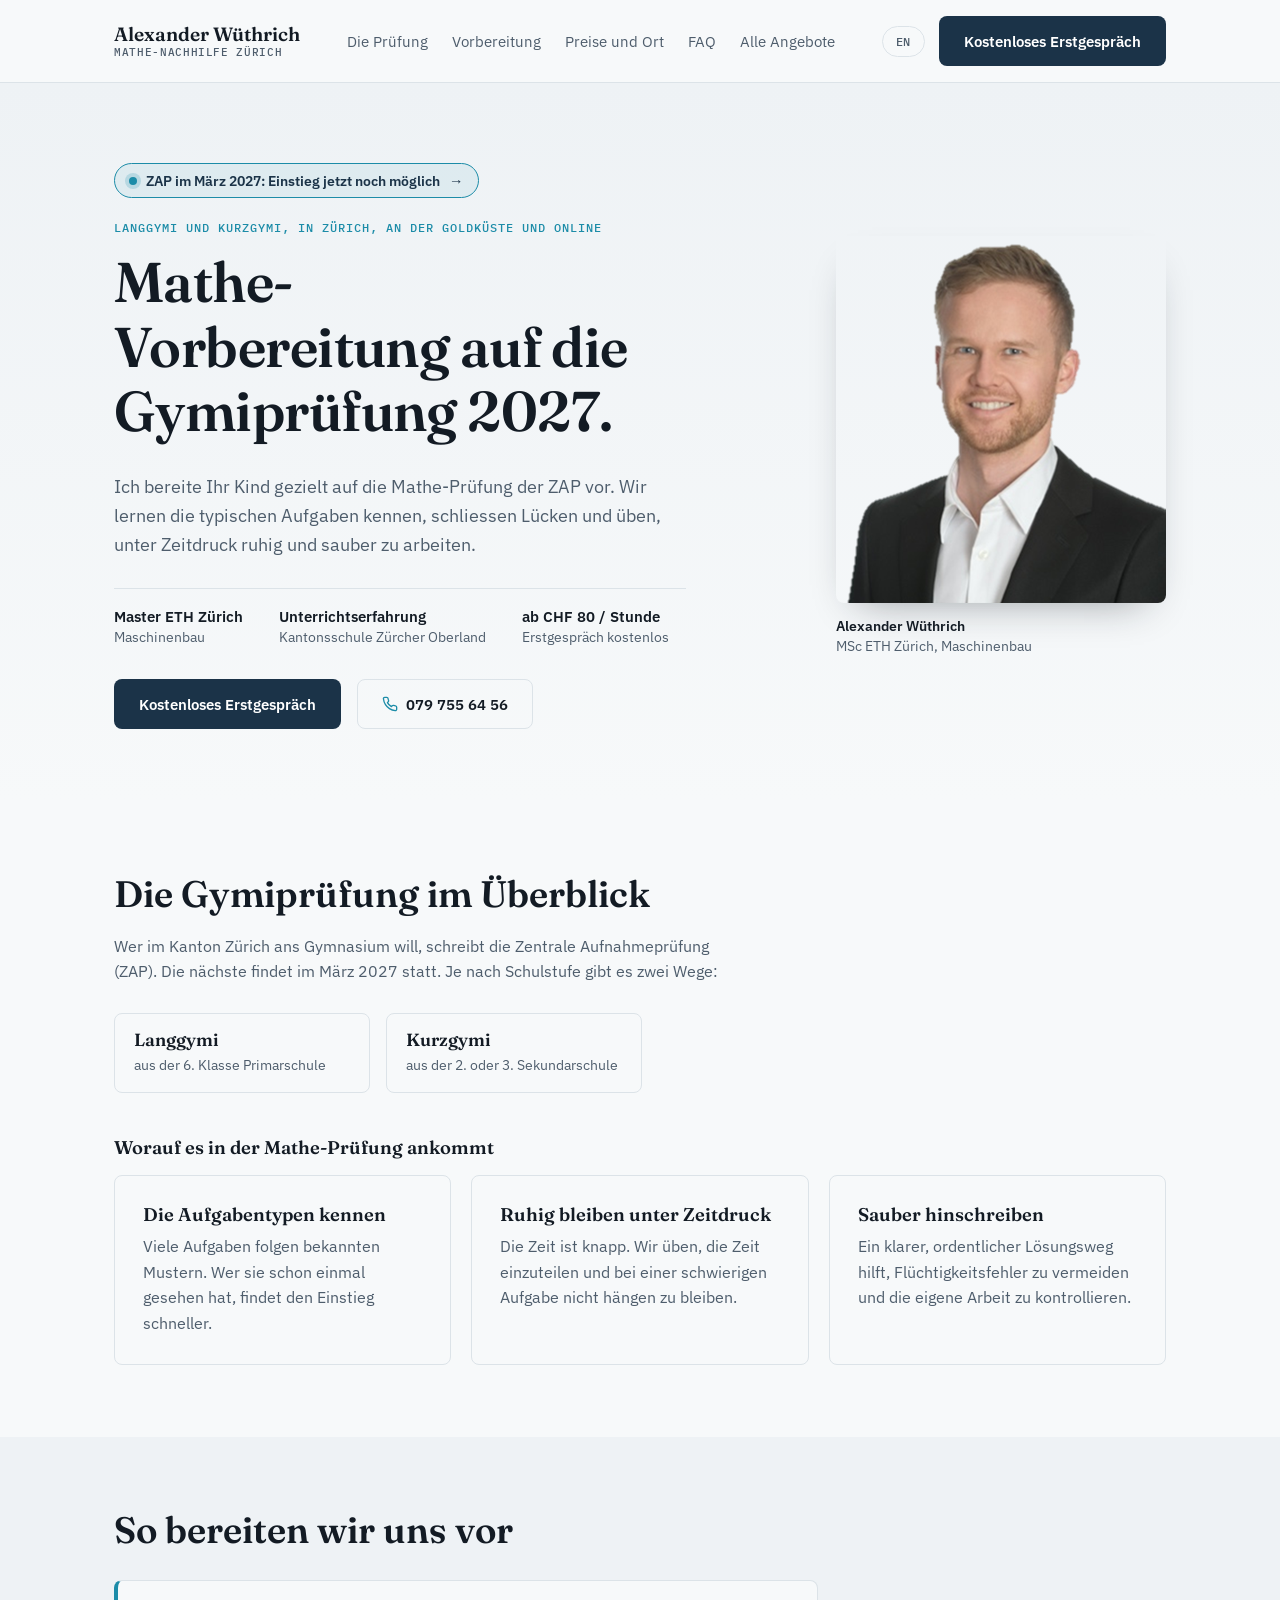
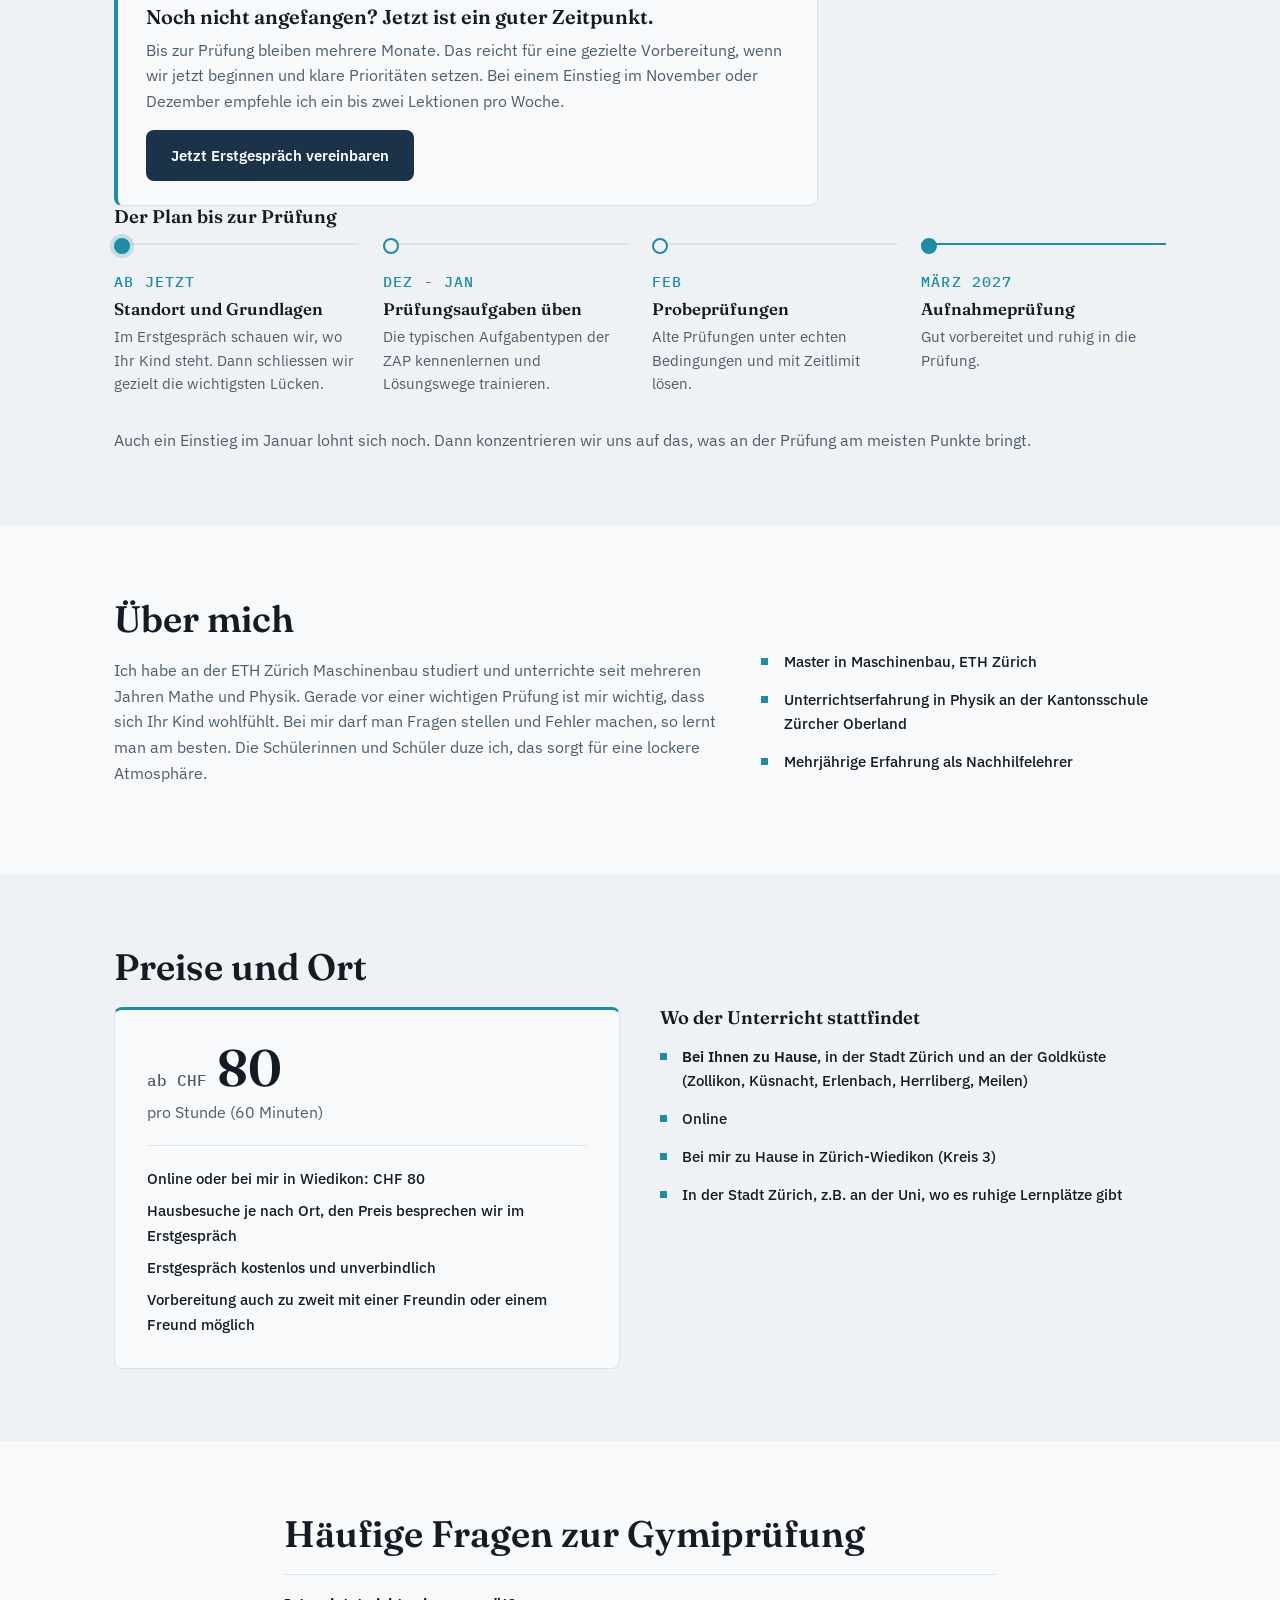
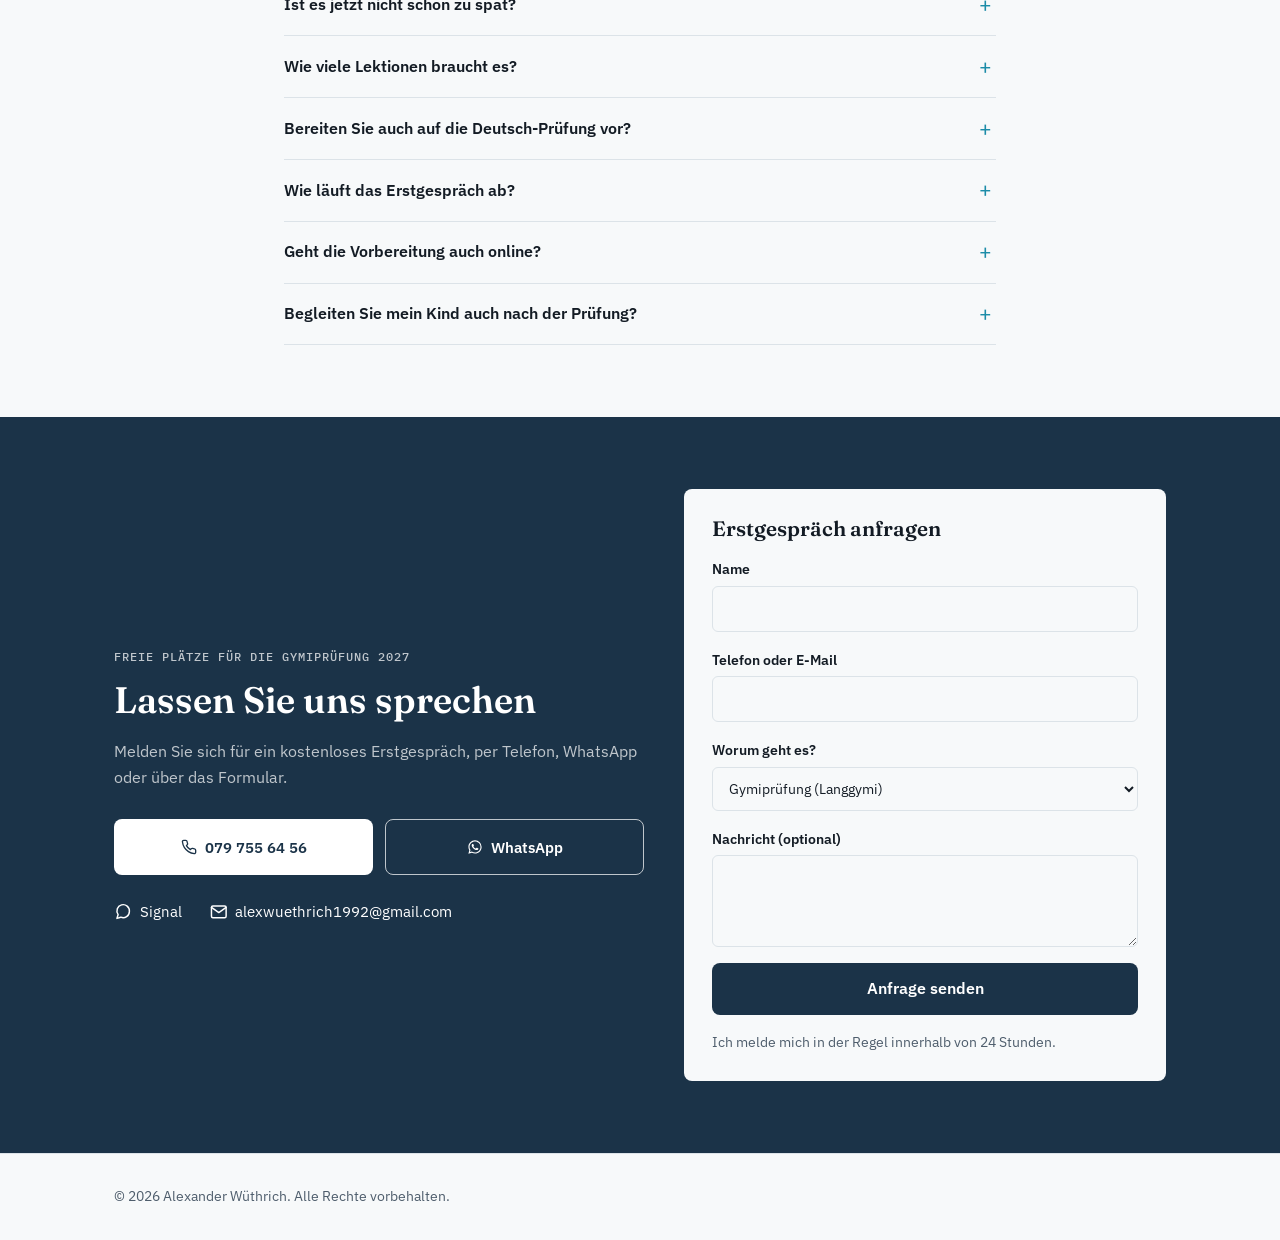
==== commit 1b669f08: "Lead with home visits incl. Goldküste, add Wiedikon, show prices as 'ab CHF 80' Co-Authored-By: Clau" ====
--- a/gymipruefung/index.html
+++ b/gymipruefung/index.html
@@ -2,18 +2,18 @@
 <html lang="de" data-lang="de"
       data-title-de="Gymiprüfung 2027 Vorbereitung Mathe Zürich - Langgymi und Kurzgymi | Alexander Wüthrich"
       data-title-en="Gymi Exam 2027 Math Prep Zurich - Langgymi and Kurzgymi | Alexander Wüthrich"
-      data-desc-de="Mathe-Vorbereitung auf die Gymiprüfung (ZAP) im März 2027 in Zürich und online, vom ETH-Ingenieur. Langgymi und Kurzgymi. Einstieg jetzt noch möglich, Erstgespräch kostenlos."
-      data-desc-en="Math prep for the Gymi entrance exam (ZAP) in March 2027 in Zurich and online, from an ETH engineer. Langgymi and Kurzgymi. Still time to start, first conversation free.">
+      data-desc-de="Mathe-Vorbereitung auf die Gymiprüfung (ZAP) im März 2027 in Zürich, an der Goldküste und online, vom ETH-Ingenieur. Langgymi und Kurzgymi. Einstieg jetzt noch möglich, Erstgespräch kostenlos."
+      data-desc-en="Math prep for the Gymi entrance exam (ZAP) in March 2027 in Zurich, on the Gold Coast and online, from an ETH engineer. Langgymi and Kurzgymi. Still time to start, first conversation free.">
 <head>
   <meta charset="UTF-8">
   <meta name="viewport" content="width=device-width, initial-scale=1.0">
   <title>Gymiprüfung 2027 Vorbereitung Mathe Zürich - Langgymi und Kurzgymi | Alexander Wüthrich</title>
-  <meta name="description" content="Mathe-Vorbereitung auf die Gymiprüfung (ZAP) im März 2027 in Zürich und online, vom ETH-Ingenieur. Langgymi und Kurzgymi. Einstieg jetzt noch möglich, Erstgespräch kostenlos.">
+  <meta name="description" content="Mathe-Vorbereitung auf die Gymiprüfung (ZAP) im März 2027 in Zürich, an der Goldküste und online, vom ETH-Ingenieur. Langgymi und Kurzgymi. Einstieg jetzt noch möglich, Erstgespräch kostenlos.">
   <link rel="canonical" href="https://mathecoach-zuerich.ch/gymipruefung/">
   <link rel="icon" href="data:image/svg+xml,%3Csvg xmlns='http://www.w3.org/2000/svg' viewBox='0 0 64 64'%3E%3Crect width='64' height='64' rx='14' fill='%231B3348'/%3E%3Cpath d='M10 36l7-3 9 17 11-34h17' fill='none' stroke='%23fff' stroke-width='5' stroke-linecap='round' stroke-linejoin='round'/%3E%3C/svg%3E">
   <link rel="preload" href="../fonts/ibm-plex-sans-latin.woff2" as="font" type="font/woff2" crossorigin>
   <link rel="preload" href="../fonts/fraunces-600-latin.woff2" as="font" type="font/woff2" crossorigin>
-  <link rel="stylesheet" href="../styles.css?v=7">
+  <link rel="stylesheet" href="../styles.css?v=8">
   <script>document.documentElement.classList.add('js');</script>
 </head>
 <body>
@@ -54,8 +54,8 @@
           <span aria-hidden="true">&rarr;</span>
         </a>
         <p class="eyebrow">
-          <span class="lang-de">Langgymi und Kurzgymi, in Zürich und online</span>
-          <span class="lang-en">Langgymi and Kurzgymi, in Zurich and online</span>
+          <span class="lang-de">Langgymi und Kurzgymi, in Zürich, an der Goldküste und online</span>
+          <span class="lang-en">Langgymi and Kurzgymi, in Zurich, on the Gold Coast and online</span>
         </p>
         <h1>
           <span class="lang-de">Mathe-Vorbereitung auf die Gymiprüfung 2027.</span>
@@ -75,7 +75,7 @@
             <span class="lang-de">Kantonsschule Zürcher Oberland</span><span class="lang-en">Kantonsschule Zürcher Oberland</span>
           </li>
           <li>
-            <strong><span class="lang-de">CHF 80 / Stunde</span><span class="lang-en">CHF 80 / hour</span></strong>
+            <strong><span class="lang-de">ab CHF 80 / Stunde</span><span class="lang-en">from CHF 80 / hour</span></strong>
             <span class="lang-de">Erstgespräch kostenlos</span><span class="lang-en">First conversation free</span>
           </li>
         </ul>
@@ -201,9 +201,11 @@
       <h2><span class="lang-de">Preise und Ort</span><span class="lang-en">Rates and location</span></h2>
       <div class="split">
         <div class="price-box">
-          <p class="price"><span class="price-currency">CHF</span><span class="price-amount">80</span></p>
+          <p class="price"><span class="price-currency"><span class="lang-de">ab CHF</span><span class="lang-en">from CHF</span></span><span class="price-amount">80</span></p>
           <p class="price-unit"><span class="lang-de">pro Stunde (60 Minuten)</span><span class="lang-en">per hour (60 minutes)</span></p>
           <ul class="price-details">
+            <li><span class="lang-de">Online oder bei mir in Wiedikon: CHF 80</span><span class="lang-en">Online or at my place in Wiedikon: CHF 80</span></li>
+            <li><span class="lang-de">Hausbesuche je nach Ort, den Preis besprechen wir im Erstgespräch</span><span class="lang-en">Home visits depending on location, we agree on the price in the first conversation</span></li>
             <li><span class="lang-de">Erstgespräch kostenlos und unverbindlich</span><span class="lang-en">First conversation free, no strings attached</span></li>
             <li><span class="lang-de">Vorbereitung auch zu zweit mit einer Freundin oder einem Freund möglich</span><span class="lang-en">Preparation also possible in pairs with a friend</span></li>
           </ul>
@@ -211,10 +213,10 @@
         <div>
           <h3 class="list-title"><span class="lang-de">Wo der Unterricht stattfindet</span><span class="lang-en">Where lessons take place</span></h3>
           <ul class="accent-list">
-            <li><span class="lang-de">Bei mir zu Hause</span><span class="lang-en">At my place</span></li>
+            <li><span class="lang-de"><strong>Bei Ihnen zu Hause</strong>, in der Stadt Zürich und an der Goldküste (Zollikon, Küsnacht, Erlenbach, Herrliberg, Meilen)</span><span class="lang-en"><strong>At your home</strong>, in the city of Zurich and on the Gold Coast (Zollikon, Küsnacht, Erlenbach, Herrliberg, Meilen)</span></li>
+            <li><span class="lang-de">Online</span><span class="lang-en">Online</span></li>
+            <li><span class="lang-de">Bei mir zu Hause in Zürich-Wiedikon (Kreis 3)</span><span class="lang-en">At my place in Zurich-Wiedikon (district 3)</span></li>
             <li><span class="lang-de">In der Stadt Zürich, z.B. an der Uni, wo es ruhige Lernplätze gibt</span><span class="lang-en">In the city of Zurich, e.g. at the university, where there are quiet study spaces</span></li>
-            <li><span class="lang-de">Online</span><span class="lang-en">Online</span></li>
-            <li><span class="lang-de">Bei Ihnen zu Hause, nach Absprache gegen Fahrspesen</span><span class="lang-en">At your home, by arrangement, plus travel costs</span></li>
           </ul>
         </div>
       </div>
@@ -351,6 +353,6 @@
     </div>
   </footer>
 
-  <script src="../script.js?v=7"></script>
+  <script src="../script.js?v=8"></script>
 </body>
 </html>
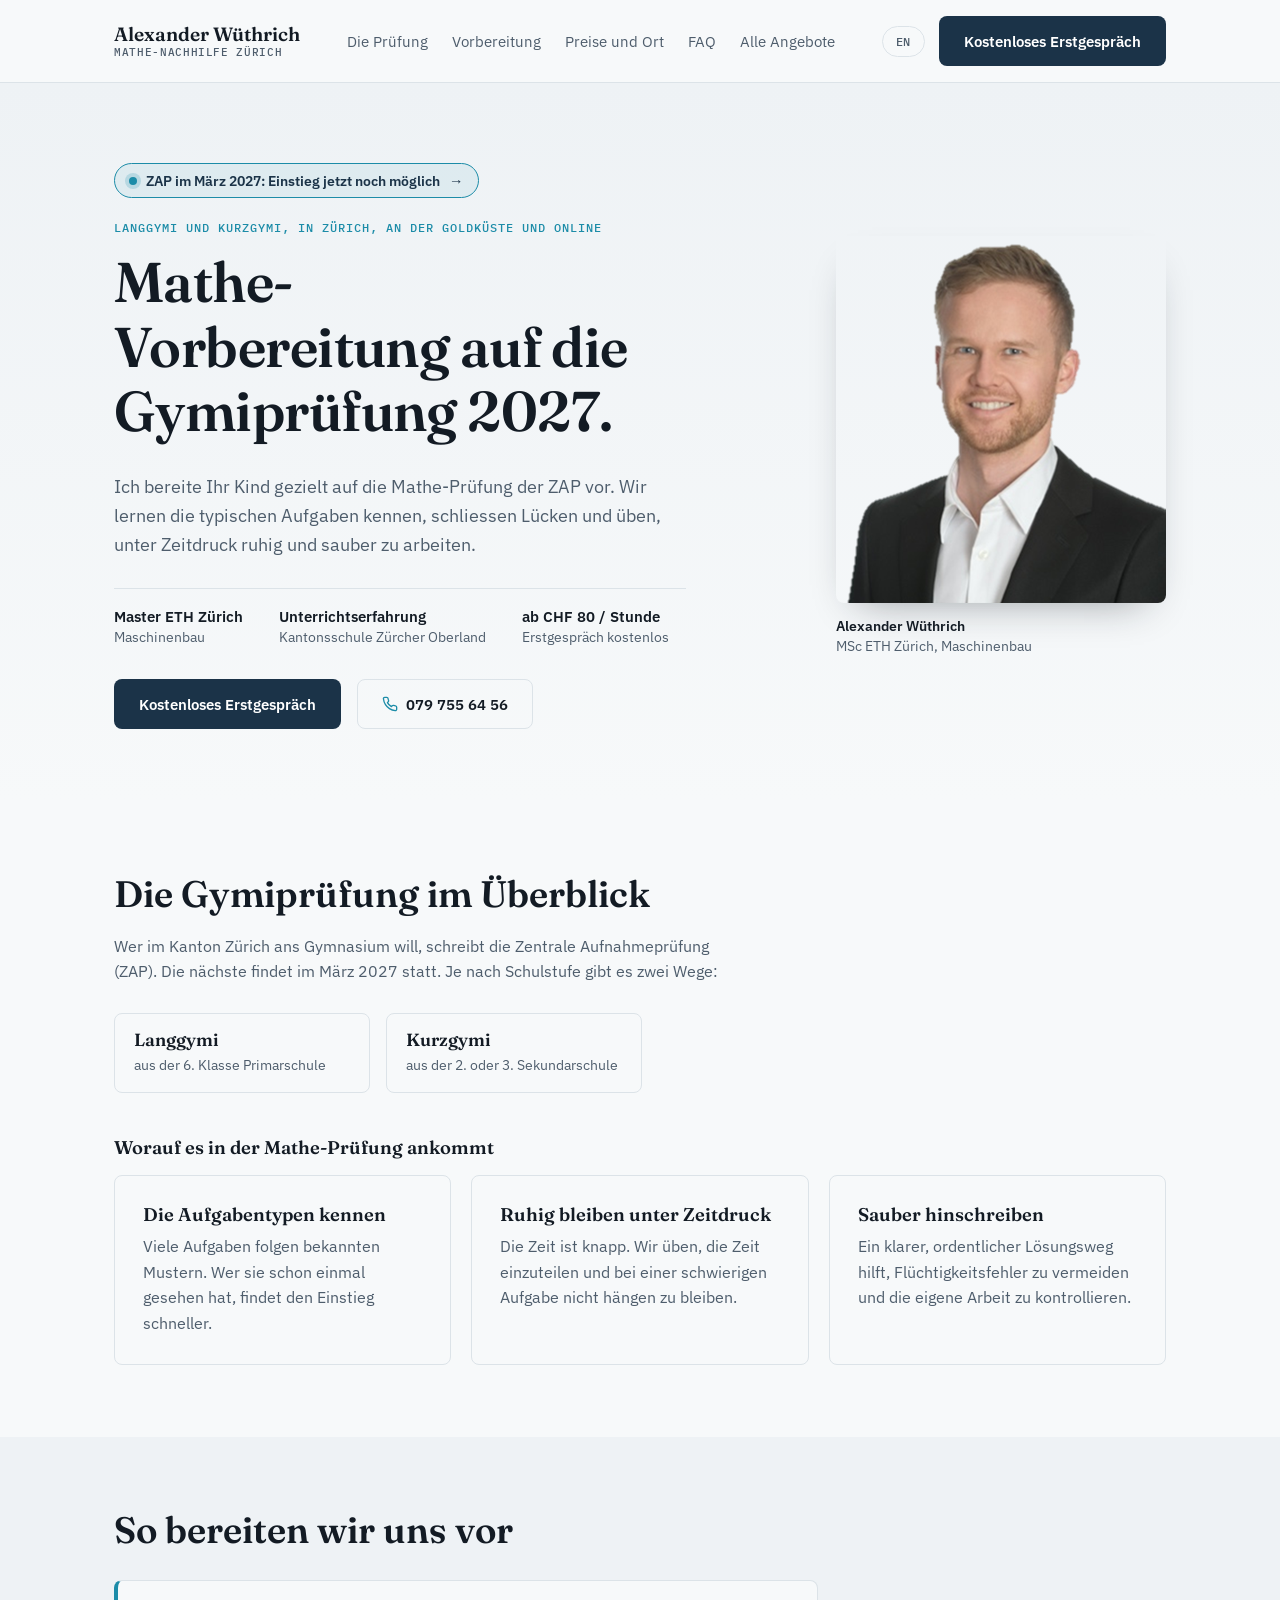
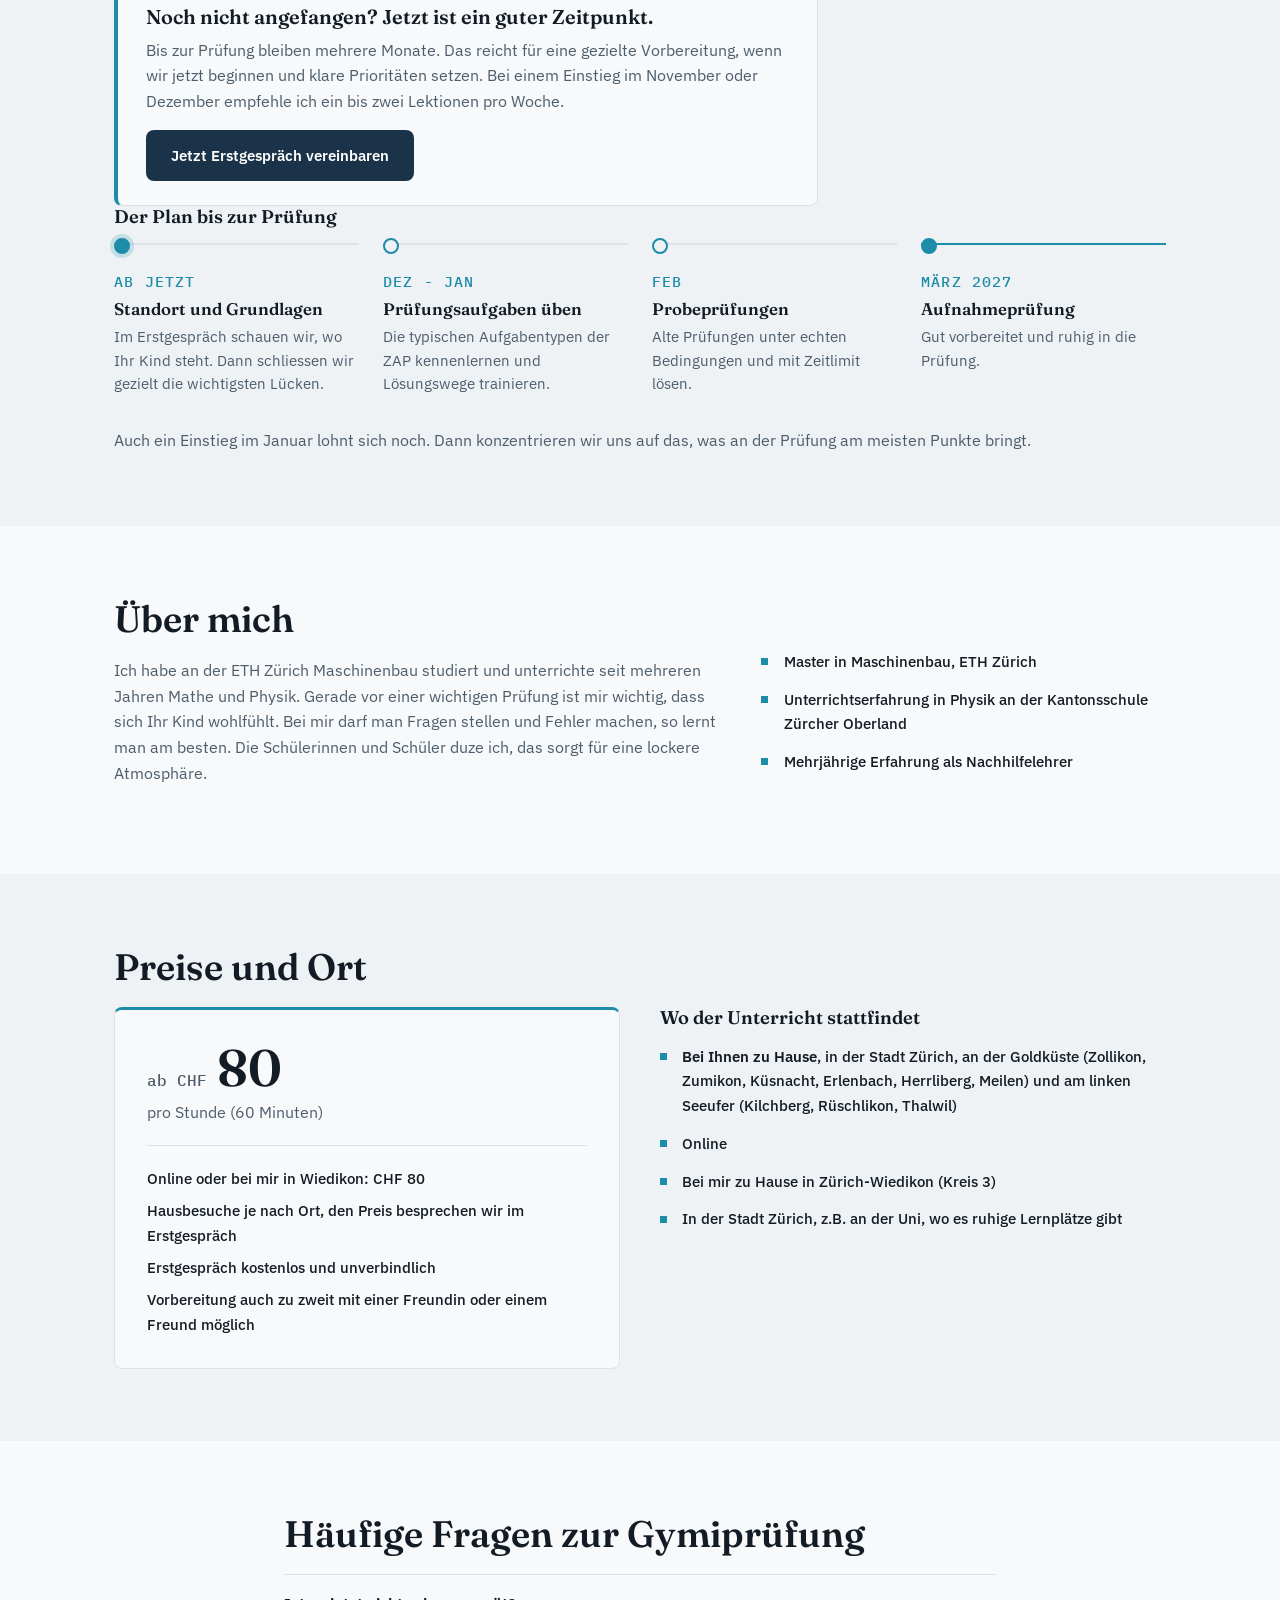
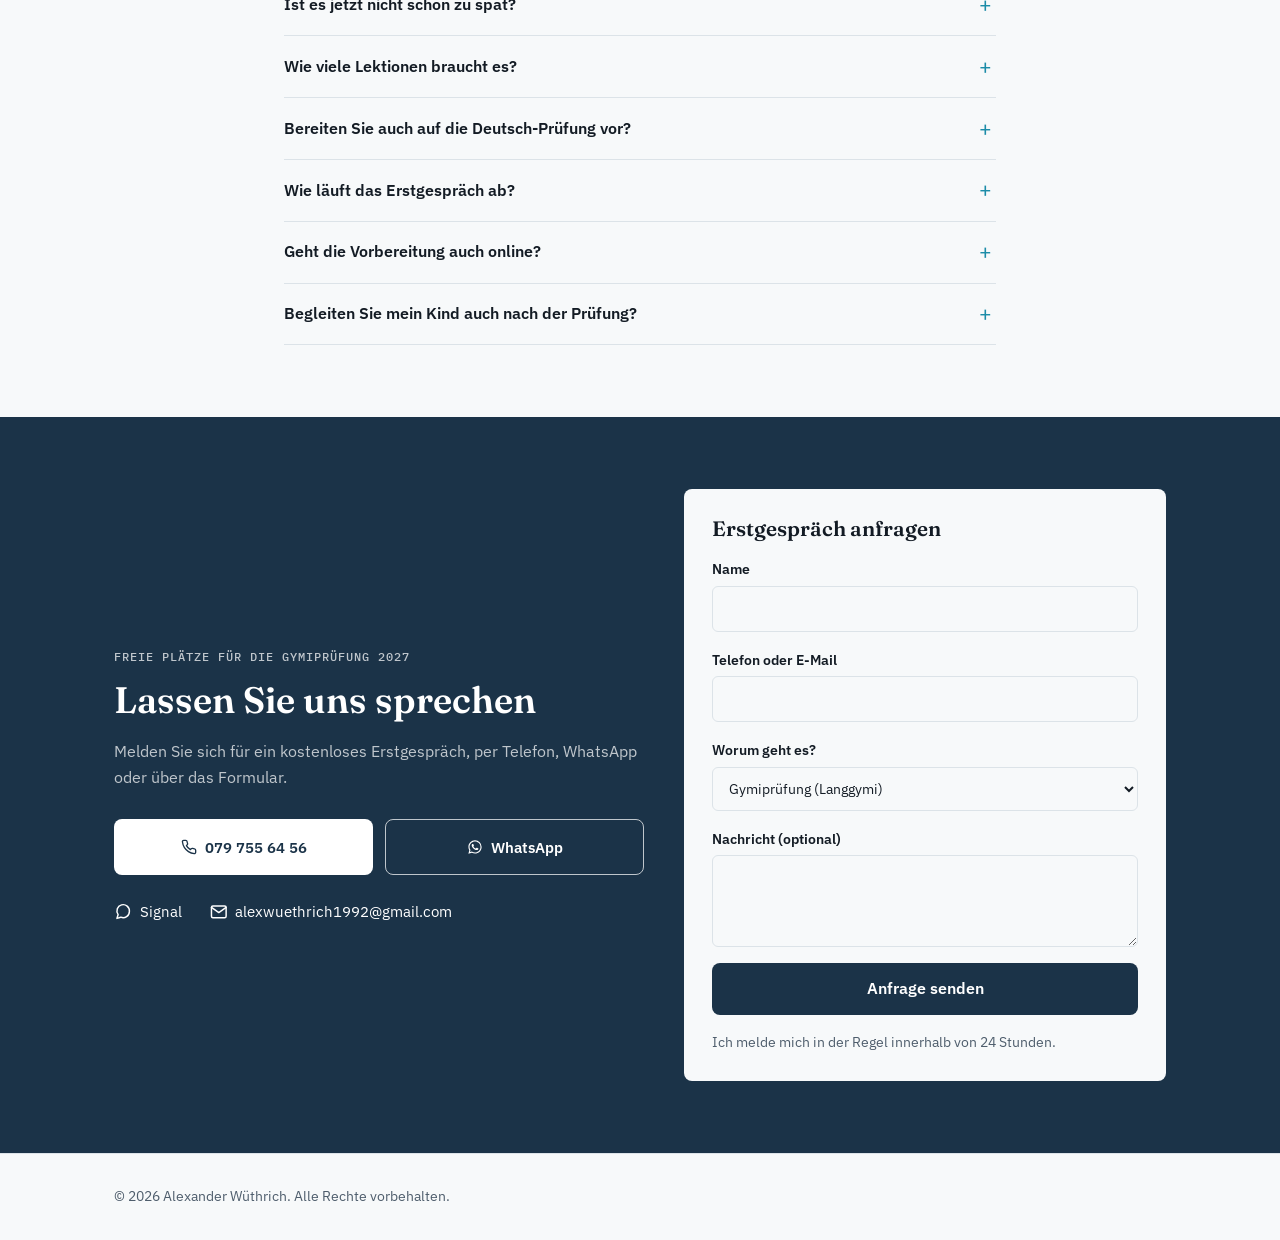
==== commit 95edc00c: "Add Zumikon and left lakeshore communities to home visit area Co-Authored-By: Claude Opus 5.5 <norep" ====
--- a/gymipruefung/index.html
+++ b/gymipruefung/index.html
@@ -213,7 +213,7 @@
         <div>
           <h3 class="list-title"><span class="lang-de">Wo der Unterricht stattfindet</span><span class="lang-en">Where lessons take place</span></h3>
           <ul class="accent-list">
-            <li><span class="lang-de"><strong>Bei Ihnen zu Hause</strong>, in der Stadt Zürich und an der Goldküste (Zollikon, Küsnacht, Erlenbach, Herrliberg, Meilen)</span><span class="lang-en"><strong>At your home</strong>, in the city of Zurich and on the Gold Coast (Zollikon, Küsnacht, Erlenbach, Herrliberg, Meilen)</span></li>
+            <li><span class="lang-de"><strong>Bei Ihnen zu Hause</strong>, in der Stadt Zürich, an der Goldküste (Zollikon, Zumikon, Küsnacht, Erlenbach, Herrliberg, Meilen) und am linken Seeufer (Kilchberg, Rüschlikon, Thalwil)</span><span class="lang-en"><strong>At your home</strong>, in the city of Zurich, on the Gold Coast (Zollikon, Zumikon, Küsnacht, Erlenbach, Herrliberg, Meilen) and on the left lakeshore (Kilchberg, Rüschlikon, Thalwil)</span></li>
             <li><span class="lang-de">Online</span><span class="lang-en">Online</span></li>
             <li><span class="lang-de">Bei mir zu Hause in Zürich-Wiedikon (Kreis 3)</span><span class="lang-en">At my place in Zurich-Wiedikon (district 3)</span></li>
             <li><span class="lang-de">In der Stadt Zürich, z.B. an der Uni, wo es ruhige Lernplätze gibt</span><span class="lang-en">In the city of Zurich, e.g. at the university, where there are quiet study spaces</span></li>
